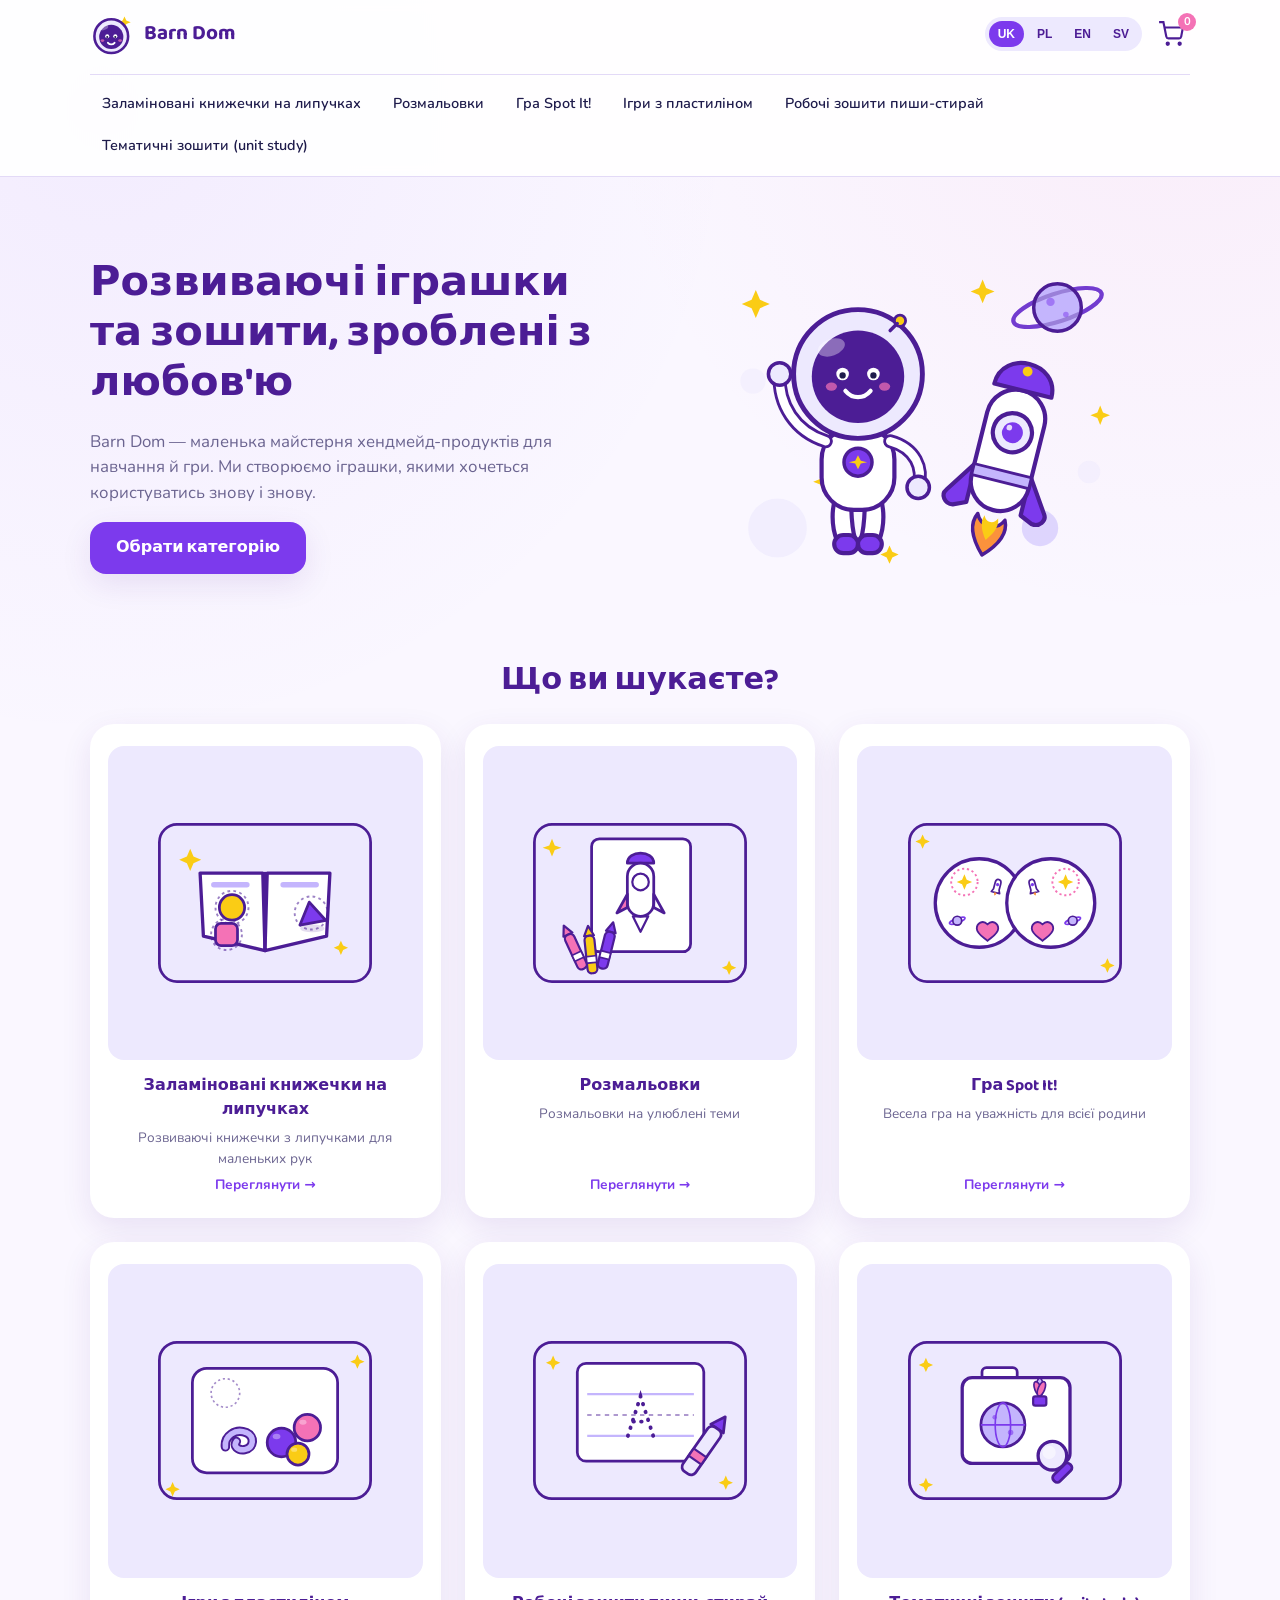
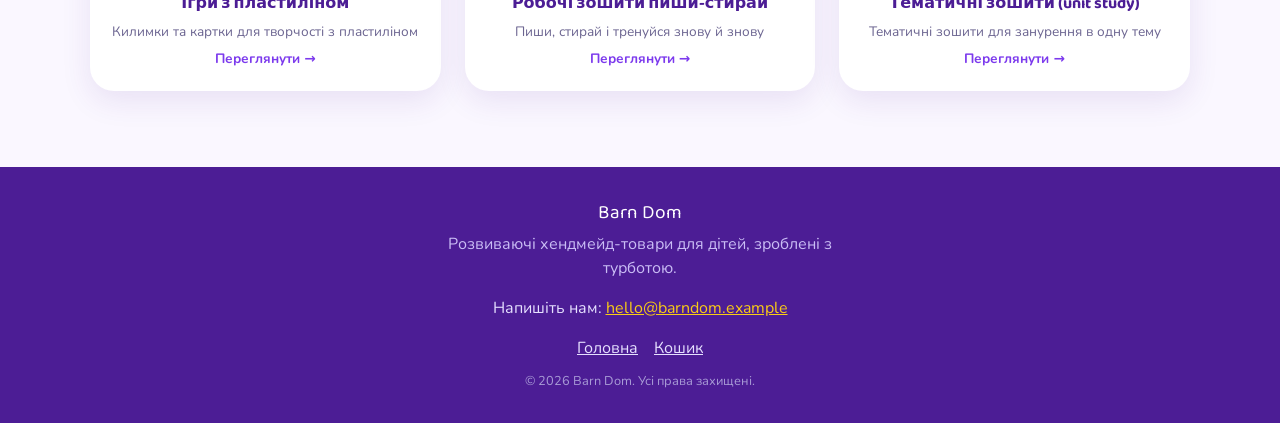
==== index.html @ f645354f "First version of shop site Co-Authored-By: Claude Opus 5 <noreply@anthropic.com>" ====
<!doctype html>
<html lang="uk">
<head>
  <meta charset="UTF-8">
  <meta name="viewport" content="width=device-width, initial-scale=1">
  <title>Barn Dom — розвиваючі іграшки та зошити для дітей</title>
  <meta name="description" content="Barn Dom — хендмейд розвиваючі книжечки на липучках, розмальовки, ігри та тематичні зошити для дітей.">
  <link rel="icon" href="assets/brand/favicon.svg" type="image/svg+xml">
  <link rel="preconnect" href="https://fonts.googleapis.com">
  <link rel="preconnect" href="https://fonts.gstatic.com" crossorigin>
  <link href="https://fonts.googleapis.com/css2?family=Baloo+2:wght@500;600;700;800&family=Nunito:wght@400;600;700;800&display=swap" rel="stylesheet">
  <link rel="stylesheet" href="css/styles.css">
</head>
<body data-page="home">
  <a class="skip-link" href="#bd-page">Skip to content</a>
  <header class="site-header" id="bd-header"></header>
  <main id="bd-page" tabindex="-1"></main>
  <footer class="site-footer" id="bd-footer"></footer>

  <script src="js/config.js"></script>
  <script src="js/i18n.js"></script>
  <script src="js/products.js"></script>
  <script src="js/cart.js"></script>
  <script src="js/app.js"></script>
</body>
</html>
---- css/styles.css ----
/*
 * Barn Dom — styles
 * Mobile-first. Breakpoints: 600px (tablet), 900px (desktop).
 */

:root {
  --color-primary: #7c3aed;
  --color-primary-dark: #6423d1;
  --color-deep-purple: #4c1d95;
  --color-lavender: #ede9fe;
  --color-bg: #faf7ff;
  --color-yellow: #facc15;
  --color-pink: #f472b6;
  --color-ink: #1e1b4b;
  --color-muted: #6b6490;
  --color-white: #ffffff;
  --color-border: #e3daf7;
  --color-danger: #d1315b;

  --radius-lg: 24px;
  --radius-md: 16px;
  --radius-sm: 10px;
  --shadow-soft: 0 10px 30px rgba(76, 29, 149, 0.1);
  --shadow-lift: 0 16px 40px rgba(76, 29, 149, 0.18);

  --font-heading: "Baloo 2", "Comic Sans MS", system-ui, sans-serif;
  --font-body: "Nunito", system-ui, -apple-system, "Segoe UI", sans-serif;

  --container-width: 1140px;
  color-scheme: light;
}

* {
  box-sizing: border-box;
}

html,
body {
  margin: 0;
  padding: 0;
}

body {
  background: var(--color-bg);
  color: var(--color-ink);
  font-family: var(--font-body);
  line-height: 1.5;
  -webkit-font-smoothing: antialiased;
  background-image: radial-gradient(circle at 8% 12%, rgba(124, 58, 237, 0.06) 0, transparent 45%),
    radial-gradient(circle at 92% 4%, rgba(244, 114, 182, 0.08) 0, transparent 40%);
  background-attachment: fixed;
  min-height: 100vh;
  display: flex;
  flex-direction: column;
}

h1,
h2,
h3,
h4 {
  font-family: var(--font-heading);
  color: var(--color-deep-purple);
  line-height: 1.2;
  margin: 0 0 0.5em;
}

h1 {
  font-size: clamp(1.8rem, 4vw, 2.6rem);
}

h2 {
  font-size: clamp(1.4rem, 3vw, 1.9rem);
}

p {
  margin: 0 0 1em;
}

a {
  color: var(--color-primary);
}

img {
  max-width: 100%;
  display: block;
}

.container {
  width: 100%;
  max-width: var(--container-width);
  margin: 0 auto;
  padding-inline: 20px;
}

.visually-hidden {
  position: absolute;
  width: 1px;
  height: 1px;
  padding: 0;
  margin: -1px;
  overflow: hidden;
  clip: rect(0, 0, 0, 0);
  white-space: nowrap;
  border: 0;
}

.skip-link {
  position: absolute;
  left: 12px;
  top: -60px;
  background: var(--color-primary);
  color: #fff;
  padding: 10px 16px;
  border-radius: var(--radius-sm);
  z-index: 1000;
  transition: top 0.2s ease;
}

.skip-link:focus {
  top: 12px;
}

:focus-visible {
  outline: 3px solid var(--color-primary);
  outline-offset: 2px;
  border-radius: 6px;
}

/* ---------- buttons ---------- */

.btn {
  display: inline-flex;
  align-items: center;
  justify-content: center;
  gap: 8px;
  font-family: var(--font-heading);
  font-weight: 600;
  font-size: 1rem;
  border-radius: var(--radius-md);
  padding: 12px 24px;
  border: 2px solid transparent;
  cursor: pointer;
  text-decoration: none;
  transition: transform 0.15s ease, box-shadow 0.15s ease, background 0.15s ease;
}

.btn--primary {
  background: var(--color-primary);
  color: #fff;
  box-shadow: var(--shadow-soft);
}

.btn--primary:hover {
  background: var(--color-primary-dark);
  transform: translateY(-2px);
}

.btn--secondary {
  background: var(--color-lavender);
  color: var(--color-deep-purple);
}

.btn--secondary:hover {
  background: #ded3fb;
  transform: translateY(-2px);
}

.btn--ghost {
  background: transparent;
  color: var(--color-primary);
  border-color: var(--color-primary);
}

.btn--ghost:hover {
  background: var(--color-lavender);
}

.btn--large {
  width: 100%;
  padding: 14px 24px;
  font-size: 1.05rem;
}

@media (min-width: 600px) {
  .btn--large {
    width: auto;
  }
}

/* ---------- header ---------- */

.site-header {
  background: rgba(255, 255, 255, 0.9);
  backdrop-filter: blur(6px);
  position: sticky;
  top: 0;
  z-index: 100;
  border-bottom: 1px solid var(--color-border);
}

.header-inner {
  display: flex;
  align-items: center;
  gap: 12px;
  padding-block: 12px;
  flex-wrap: wrap;
}

.brand {
  display: flex;
  align-items: center;
  gap: 10px;
  text-decoration: none;
  margin-right: auto;
}

.brand__name {
  font-family: var(--font-heading);
  font-weight: 700;
  font-size: 1.3rem;
  color: var(--color-deep-purple);
}

.menu-toggle {
  order: 3;
  background: none;
  border: none;
  padding: 8px;
  cursor: pointer;
  display: flex;
  flex-direction: column;
  gap: 5px;
}

.menu-toggle__bar {
  width: 24px;
  height: 3px;
  background: var(--color-deep-purple);
  border-radius: 2px;
  transition: transform 0.2s ease, opacity 0.2s ease;
}

.menu-toggle.is-open .menu-toggle__bar:nth-child(2) {
  transform: translateY(8px) rotate(45deg);
}
.menu-toggle.is-open .menu-toggle__bar:nth-child(3) {
  opacity: 0;
}
.menu-toggle.is-open .menu-toggle__bar:nth-child(4) {
  transform: translateY(-8px) rotate(-45deg);
}

.main-nav {
  order: 4;
  display: none;
  flex-direction: column;
  width: 100%;
  gap: 4px;
  padding-top: 8px;
}

.main-nav.is-open {
  display: flex;
}

.main-nav__link {
  text-decoration: none;
  color: var(--color-ink);
  font-weight: 600;
  padding: 10px 12px;
  border-radius: var(--radius-sm);
}

.main-nav__link:hover {
  background: var(--color-lavender);
}

.header-actions {
  order: 2;
  display: flex;
  align-items: center;
  gap: 10px;
}

.lang-switcher {
  display: flex;
  gap: 4px;
  background: var(--color-lavender);
  padding: 4px;
  border-radius: 999px;
}

/* Two copies of the language switcher are rendered: one lives in the
   mobile menu, the other in the header-actions row for desktop. Only
   one is ever visible (display:none removes the hidden one from the
   accessibility tree too), so there's no duplicate announcement. */
.lang-switcher--mobile {
  margin-bottom: 10px;
}

.lang-switcher--desktop {
  display: none;
}

.lang-btn {
  border: none;
  background: transparent;
  color: var(--color-deep-purple);
  font-weight: 700;
  font-size: 0.75rem;
  padding: 6px 9px;
  border-radius: 999px;
  cursor: pointer;
}

.lang-btn.is-active {
  background: var(--color-primary);
  color: #fff;
}

.cart-link {
  position: relative;
  display: inline-flex;
  color: var(--color-deep-purple);
  padding: 6px;
}

.cart-count {
  position: absolute;
  top: -2px;
  right: -6px;
  background: var(--color-pink);
  color: #fff;
  font-size: 0.7rem;
  font-weight: 700;
  min-width: 18px;
  height: 18px;
  border-radius: 999px;
  display: flex;
  align-items: center;
  justify-content: center;
  padding: 0 4px;
}

@media (min-width: 900px) {
  .menu-toggle {
    display: none;
  }
  .lang-switcher--mobile {
    display: none;
  }
  .lang-switcher--desktop {
    display: flex;
  }
  .main-nav {
    display: flex;
    flex-direction: row;
    flex-wrap: wrap;
    order: 4;
    width: 100%;
    flex-basis: 100%;
    padding-top: 10px;
    margin-top: 6px;
    border-top: 1px solid var(--color-border);
    gap: 4px 8px;
  }
  .main-nav__link {
    white-space: nowrap;
    font-size: 0.9rem;
    padding: 8px 12px;
  }
  .header-actions {
    order: 2;
  }
}

/* ---------- footer ---------- */

.site-footer {
  margin-top: auto;
  background: var(--color-deep-purple);
  color: #e6e0ff;
  padding-block: 32px;
}

.footer-inner {
  text-align: center;
}

.footer__brand {
  font-family: var(--font-heading);
  font-size: 1.2rem;
  color: #fff;
  margin-bottom: 4px;
}

.footer__tagline {
  color: #cabdf5;
  max-width: 40ch;
  margin-inline: auto;
}

.footer__contact a {
  color: var(--color-yellow);
}

.footer__links {
  display: flex;
  justify-content: center;
  gap: 16px;
  margin-bottom: 12px;
}

.footer__links a {
  color: #e6e0ff;
}

.footer__rights {
  font-size: 0.8rem;
  color: #a89bd6;
  margin-bottom: 0;
}

/* ---------- main content spacing ---------- */

#bd-page {
  flex: 1;
  padding-block: 32px 60px;
}

/* ---------- hero / home ---------- */

.hero {
  display: flex;
  flex-direction: column-reverse;
  align-items: center;
  gap: 24px;
  text-align: center;
  padding-block: 8px 40px;
}

.hero__text h1 {
  position: relative;
}

.hero__text p {
  color: var(--color-muted);
  font-size: 1.05rem;
}

.hero__image img {
  width: min(320px, 70vw);
  height: auto;
  margin-inline: auto;
}

@media (min-width: 900px) {
  .hero {
    flex-direction: row;
    text-align: left;
    padding-block: 32px 56px;
  }
  .hero__text {
    flex: 1;
  }
  .hero__image {
    flex: 1;
  }
  .hero__image img {
    width: min(420px, 100%);
  }
}

.types-section {
  padding-block: 16px;
}

.types-section h2 {
  text-align: center;
  margin-bottom: 24px;
}

.type-grid {
  display: grid;
  grid-template-columns: repeat(2, minmax(0, 1fr));
  gap: 16px;
}

@media (min-width: 600px) {
  .type-grid {
    grid-template-columns: repeat(3, minmax(0, 1fr));
    gap: 20px;
  }
}

@media (min-width: 900px) {
  .type-grid {
    grid-template-columns: repeat(3, minmax(0, 1fr));
    gap: 24px;
  }
}

.type-card {
  background: #fff;
  border-radius: var(--radius-lg);
  padding: 20px 16px;
  text-align: center;
  text-decoration: none;
  color: var(--color-ink);
  box-shadow: var(--shadow-soft);
  display: flex;
  flex-direction: column;
  align-items: center;
  gap: 6px;
  min-width: 0;
  transition: transform 0.18s ease, box-shadow 0.18s ease;
  border: 2px solid transparent;
}

.type-card:hover,
.type-card:focus-visible {
  transform: translateY(-4px);
  box-shadow: var(--shadow-lift);
  border-color: var(--color-lavender);
}

.type-card__image {
  width: 100%;
  aspect-ratio: 1 / 1;
  display: flex;
  align-items: center;
  justify-content: center;
  background: var(--color-lavender);
  border-radius: var(--radius-md);
  overflow: hidden;
  margin-bottom: 8px;
}

.type-card__image img {
  width: 70%;
  height: 70%;
  object-fit: contain;
}

.type-card__name {
  font-family: var(--font-heading);
  font-weight: 700;
  color: var(--color-deep-purple);
  font-size: 1rem;
  overflow-wrap: break-word;
  word-break: break-word;
}

.type-card__tagline {
  color: var(--color-muted);
  font-size: 0.85rem;
  display: none;
}

.type-card__cta {
  color: var(--color-primary);
  font-weight: 700;
  font-size: 0.85rem;
  margin-top: auto;
}

@media (min-width: 600px) {
  .type-card__tagline {
    display: block;
  }
}

/* ---------- catalog ---------- */

.catalog {
  padding-block: 8px;
}

.back-link {
  display: inline-block;
  text-decoration: none;
  color: var(--color-muted);
  font-weight: 600;
  margin-bottom: 12px;
}

.catalog__count {
  color: var(--color-muted);
  font-weight: 600;
}

.catalog__empty {
  background: #fff;
  border-radius: var(--radius-md);
  padding: 24px;
  text-align: center;
  color: var(--color-muted);
  box-shadow: var(--shadow-soft);
}

.filters {
  margin-bottom: 16px;
}

.filters__toggle {
  display: inline-flex;
  align-items: center;
  gap: 6px;
  background: var(--color-lavender);
  color: var(--color-deep-purple);
  border: none;
  font-weight: 700;
  font-family: var(--font-heading);
  padding: 10px 18px;
  border-radius: 999px;
  cursor: pointer;
  margin-bottom: 12px;
}

.filters__panel {
  display: none;
  flex-direction: column;
  gap: 16px;
  background: #fff;
  border-radius: var(--radius-md);
  padding: 16px;
  box-shadow: var(--shadow-soft);
}

.filters__panel.is-open {
  display: flex;
}

.filter-group__title {
  font-size: 1rem;
  margin-bottom: 8px;
  color: var(--color-deep-purple);
}

.chip-row {
  display: flex;
  flex-wrap: wrap;
  gap: 8px;
}

/* Categories used to be a horizontally-scrolling strip that hid most
   chips off-screen. They now wrap like the age chips, on every
   breakpoint, so all categories stay visible without side-scrolling. */
.chip-row--scroll {
  flex-wrap: wrap;
}

.chip {
  border: 2px solid var(--color-border);
  background: #fff;
  color: var(--color-ink);
  padding: 7px 14px;
  border-radius: 999px;
  font-size: 0.85rem;
  font-weight: 600;
  cursor: pointer;
  white-space: nowrap;
  flex-shrink: 0;
  transition: background 0.15s ease, border-color 0.15s ease, color 0.15s ease;
}

.chip:hover {
  border-color: var(--color-primary);
}

.chip.is-active {
  background: var(--color-primary);
  border-color: var(--color-primary);
  color: #fff;
}

@media (min-width: 900px) {
  .filters__panel {
    display: flex;
  }
  .filters__toggle {
    display: none;
  }
}

.product-grid {
  display: grid;
  grid-template-columns: repeat(2, minmax(0, 1fr));
  gap: 16px;
}

@media (min-width: 600px) {
  .product-grid {
    grid-template-columns: repeat(3, minmax(0, 1fr));
    gap: 20px;
  }
}

@media (min-width: 900px) {
  .product-grid {
    grid-template-columns: repeat(4, minmax(0, 1fr));
    gap: 24px;
  }
}

.product-card {
  background: #fff;
  border-radius: var(--radius-lg);
  padding: 14px;
  box-shadow: var(--shadow-soft);
  display: flex;
  flex-direction: column;
  min-width: 0;
  transition: transform 0.18s ease, box-shadow 0.18s ease;
}

.product-card:hover {
  transform: translateY(-4px);
  box-shadow: var(--shadow-lift);
}

.product-card__image {
  display: block;
  aspect-ratio: 1 / 1;
  background: var(--color-lavender);
  border-radius: var(--radius-md);
  overflow: hidden;
  margin-bottom: 10px;
}

.product-card__image img {
  width: 100%;
  height: 100%;
  object-fit: contain;
}

.product-card__name {
  font-size: 1rem;
  margin-bottom: 4px;
  overflow-wrap: break-word;
  word-break: break-word;
}

.product-card__name a {
  text-decoration: none;
  color: var(--color-deep-purple);
}

.product-card__desc {
  color: var(--color-muted);
  font-size: 0.85rem;
  flex: 1;
}

.product-card__price {
  font-family: var(--font-heading);
  font-weight: 700;
  color: var(--color-primary);
  font-size: 1.1rem;
  margin-bottom: 10px;
}

.product-card__cta {
  text-align: center;
}

/* ---------- product page ---------- */

.product-page {
  display: flex;
  flex-direction: column;
  gap: 24px;
}

.product-page__media img {
  width: 100%;
  max-width: 420px;
  aspect-ratio: 1 / 1;
  object-fit: contain;
  background: var(--color-lavender);
  border-radius: var(--radius-lg);
  margin-inline: auto;
  padding: 20px;
}

.product-page__price {
  font-family: var(--font-heading);
  font-size: 1.5rem;
  color: var(--color-primary);
  font-weight: 700;
}

.product-page__desc {
  color: var(--color-ink);
}

@media (min-width: 900px) {
  .product-page {
    flex-direction: row;
    align-items: flex-start;
  }
  .product-page__media {
    flex: 1;
    position: sticky;
    top: 100px;
  }
  .product-page__info {
    flex: 1;
  }
}

.not-found {
  text-align: center;
  padding-block: 60px;
}

/* ---------- forms ---------- */

.form-field {
  margin-bottom: 18px;
}

.form-field label,
.form-field legend {
  display: block;
  font-weight: 700;
  color: var(--color-deep-purple);
  margin-bottom: 6px;
  font-family: var(--font-heading);
}

.form-field input[type="text"],
.form-field input[type="email"],
.form-field input[type="tel"],
.form-field input[type="number"],
.form-field textarea,
.form-field select {
  width: 100%;
  padding: 11px 14px;
  border-radius: var(--radius-sm);
  border: 2px solid var(--color-border);
  font-family: var(--font-body);
  font-size: 1rem;
  background: #fff;
  color: var(--color-ink);
}

.form-field input:focus,
.form-field textarea:focus,
.form-field select:focus {
  border-color: var(--color-primary);
}

.form-error {
  color: var(--color-danger);
  font-size: 0.85rem;
  margin: 6px 0 0;
}

fieldset.form-field {
  border: none;
  padding: 0;
  margin: 0 0 18px;
}

.radio-pill-row {
  display: flex;
  flex-wrap: wrap;
  gap: 8px;
}

.radio-pill {
  border: 2px solid var(--color-border);
  border-radius: 999px;
  padding: 8px 16px;
  cursor: pointer;
  font-weight: 600;
  font-size: 0.9rem;
  position: relative;
}

.radio-pill input {
  position: absolute;
  opacity: 0;
}

.radio-pill:has(input:checked) {
  background: var(--color-primary);
  border-color: var(--color-primary);
  color: #fff;
}

.radio-pill:has(input:focus-visible) {
  outline: 3px solid var(--color-primary);
  outline-offset: 2px;
}

.checkbox-field {
  display: flex;
  align-items: flex-start;
  gap: 10px;
  font-weight: 600;
  cursor: pointer;
}

.checkbox-field input {
  margin-top: 4px;
  width: 20px;
  height: 20px;
  flex-shrink: 0;
}

.quantity-stepper {
  display: inline-flex;
  align-items: center;
  border: 2px solid var(--color-border);
  border-radius: 999px;
  overflow: hidden;
  width: fit-content;
}

.quantity-stepper button {
  border: none;
  background: var(--color-lavender);
  color: var(--color-deep-purple);
  width: 36px;
  height: 36px;
  font-size: 1.1rem;
  cursor: pointer;
}

.quantity-stepper input {
  width: 44px;
  border: none;
  text-align: center;
  font-size: 1rem;
  font-family: var(--font-body);
  -moz-appearance: textfield;
}

.quantity-stepper input::-webkit-outer-spin-button,
.quantity-stepper input::-webkit-inner-spin-button {
  -webkit-appearance: none;
  margin: 0;
}

/* ---------- cart page ---------- */

.cart-page h1 {
  margin-bottom: 20px;
}

.cart-empty {
  background: #fff;
  border-radius: var(--radius-md);
  padding: 40px 20px;
  text-align: center;
  box-shadow: var(--shadow-soft);
}

.cart-lines {
  list-style: none;
  margin: 0 0 20px;
  padding: 0;
  display: flex;
  flex-direction: column;
  gap: 12px;
}

.cart-line {
  background: #fff;
  border-radius: var(--radius-md);
  box-shadow: var(--shadow-soft);
  padding: 12px;
  display: grid;
  grid-template-columns: 70px 1fr;
  gap: 12px;
  align-items: center;
  position: relative;
}

.cart-line__image {
  width: 70px;
  height: 70px;
  object-fit: contain;
  background: var(--color-lavender);
  border-radius: var(--radius-sm);
  padding: 6px;
}

.cart-line__info {
  min-width: 0;
}

.cart-line__name {
  font-weight: 700;
  color: var(--color-deep-purple);
  margin-bottom: 2px;
}

.cart-line__meta {
  color: var(--color-muted);
  font-size: 0.85rem;
  margin-bottom: 2px;
}

.cart-line__price {
  color: var(--color-primary);
  font-weight: 700;
  margin-bottom: 0;
}

.cart-line__qty {
  grid-column: 2;
}

.cart-line__remove {
  grid-column: 2;
  justify-self: start;
  border: none;
  background: none;
  color: var(--color-danger);
  font-size: 1.4rem;
  line-height: 1;
  cursor: pointer;
  padding: 4px 8px;
}

@media (min-width: 600px) {
  .cart-line {
    grid-template-columns: 70px 1fr auto auto;
  }
  .cart-line__qty,
  .cart-line__remove {
    grid-column: auto;
  }
}

.cart-summary {
  background: #fff;
  border-radius: var(--radius-md);
  box-shadow: var(--shadow-soft);
  padding: 16px 20px;
  margin-bottom: 32px;
  max-width: 360px;
  margin-left: auto;
}

.cart-summary__row {
  display: flex;
  justify-content: space-between;
  padding-block: 6px;
  color: var(--color-muted);
}

.cart-summary__row--total {
  color: var(--color-ink);
  font-weight: 700;
  font-size: 1.15rem;
  border-top: 1px solid var(--color-border);
  margin-top: 4px;
  padding-top: 10px;
}

.order-section {
  background: #fff;
  border-radius: var(--radius-lg);
  padding: 24px;
  box-shadow: var(--shadow-soft);
}

.order-confirmation {
  background: var(--color-lavender);
  border-radius: var(--radius-md);
  padding: 20px;
  text-align: center;
}

.order-confirmation h3 {
  color: var(--color-deep-purple);
}

/* ---------- toast ---------- */

.bd-toast {
  position: fixed;
  left: 50%;
  bottom: 24px;
  transform: translate(-50%, 20px);
  background: var(--color-deep-purple);
  color: #fff;
  padding: 14px 22px;
  border-radius: 999px;
  box-shadow: var(--shadow-lift);
  font-weight: 700;
  opacity: 0;
  transition: opacity 0.25s ease, transform 0.25s ease;
  z-index: 1000;
  max-width: 90vw;
  text-align: center;
}

.bd-toast.show {
  opacity: 1;
  transform: translate(-50%, 0);
}

/* ---------- dark mode ---------- */
@media (prefers-color-scheme: dark) {
  :root:not([data-theme="light"]) {
    color-scheme: dark;
  }
}
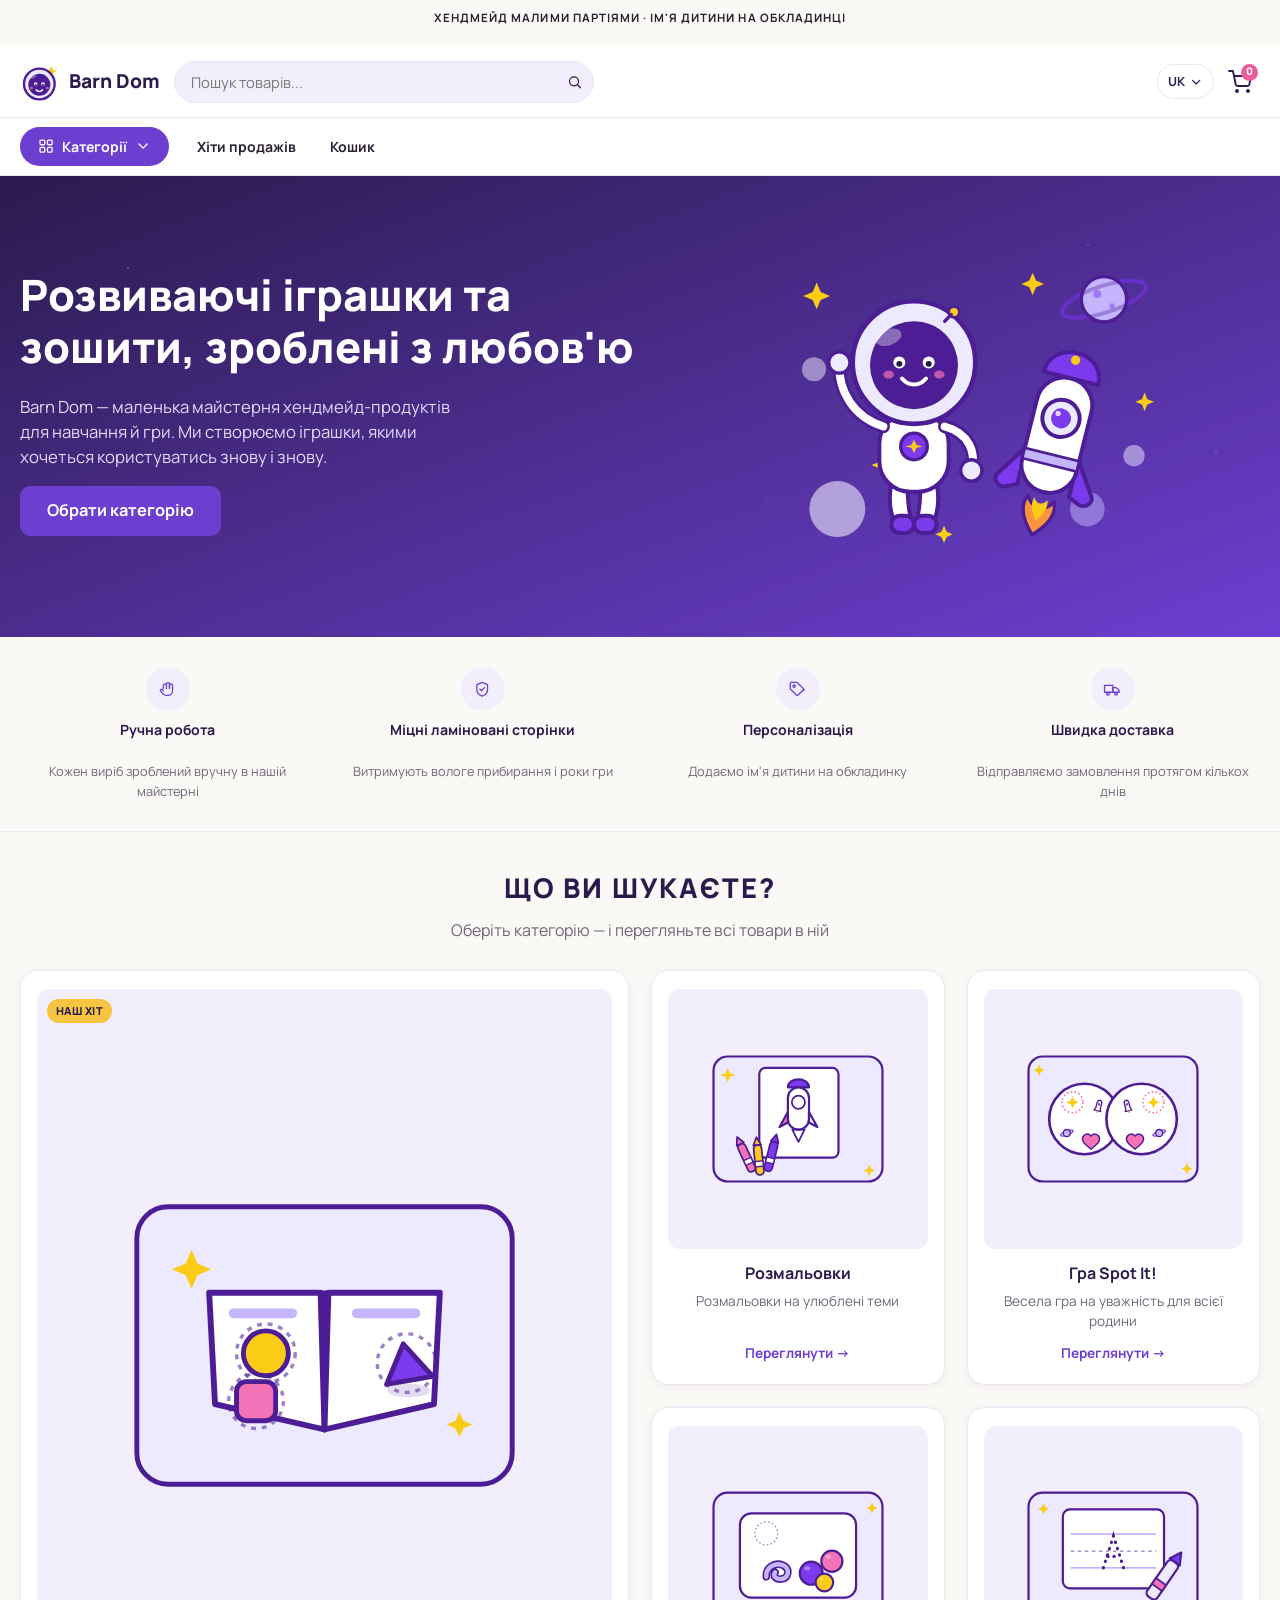
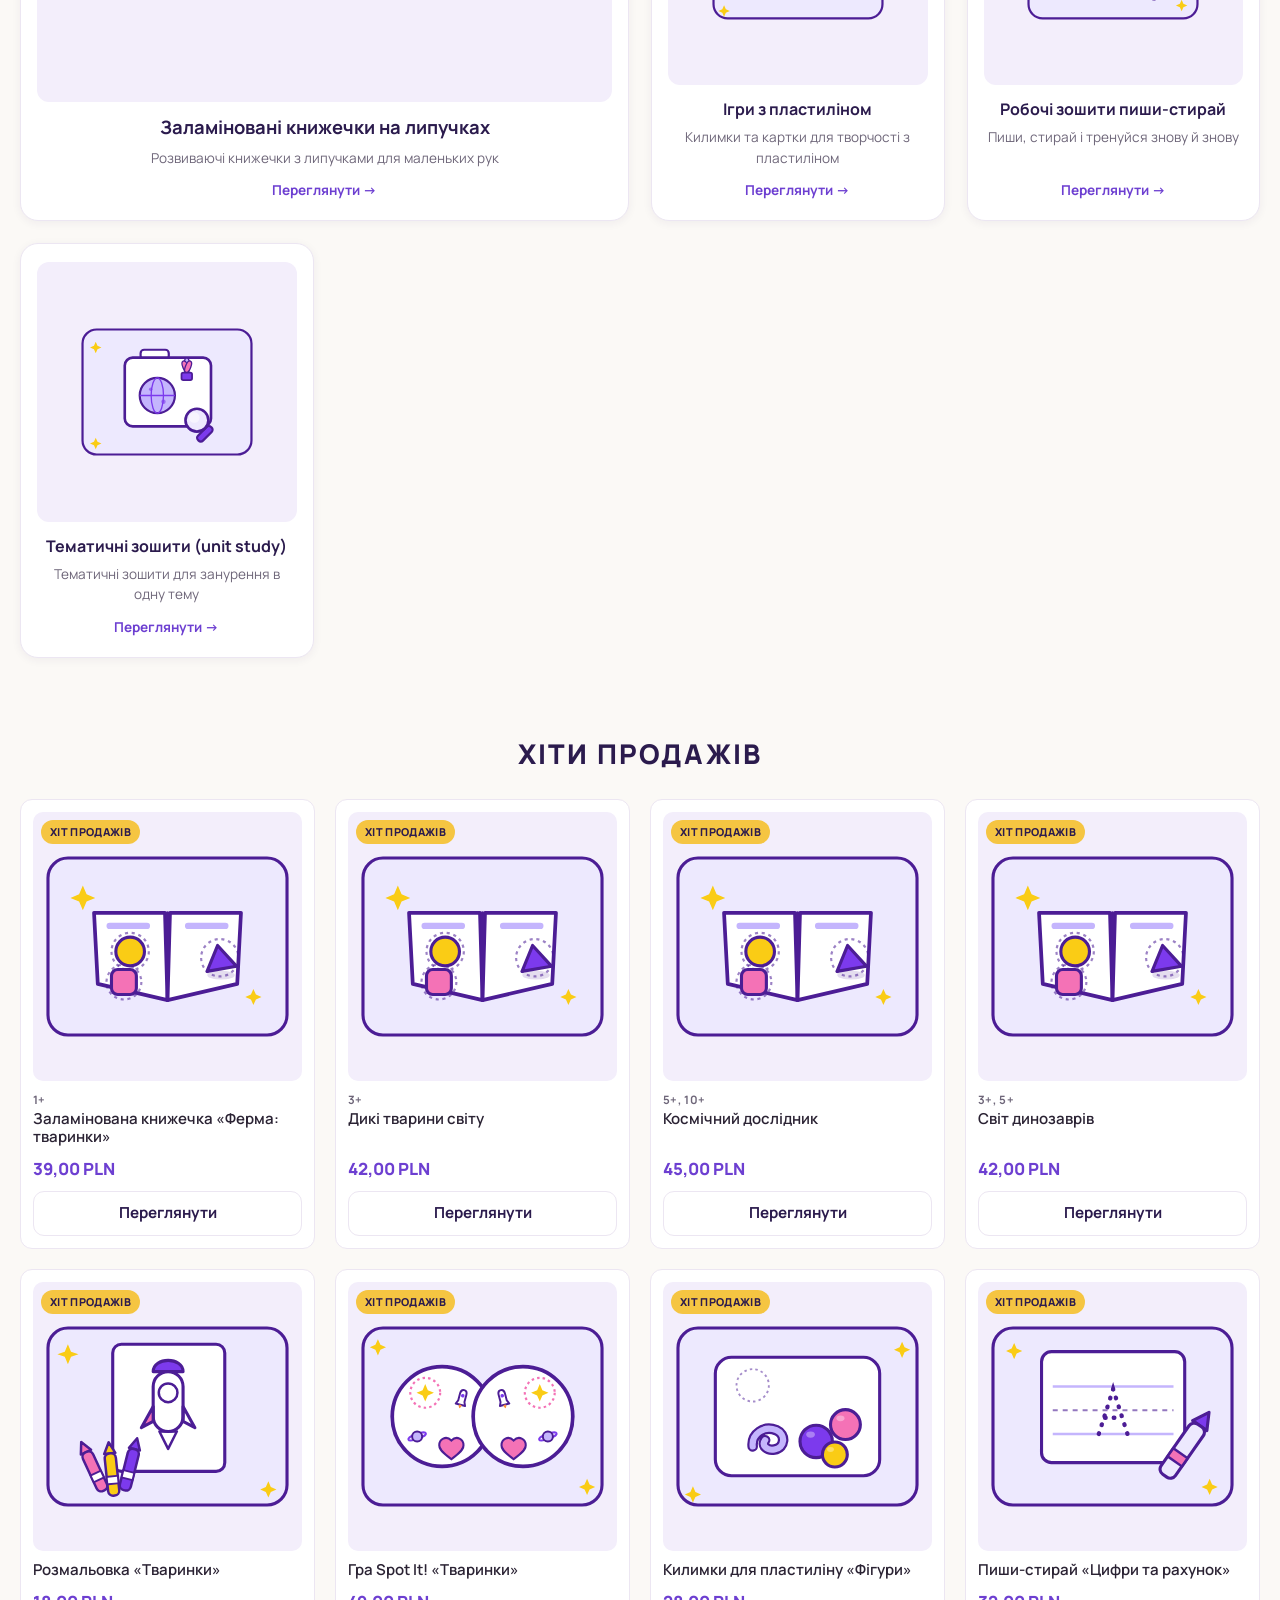
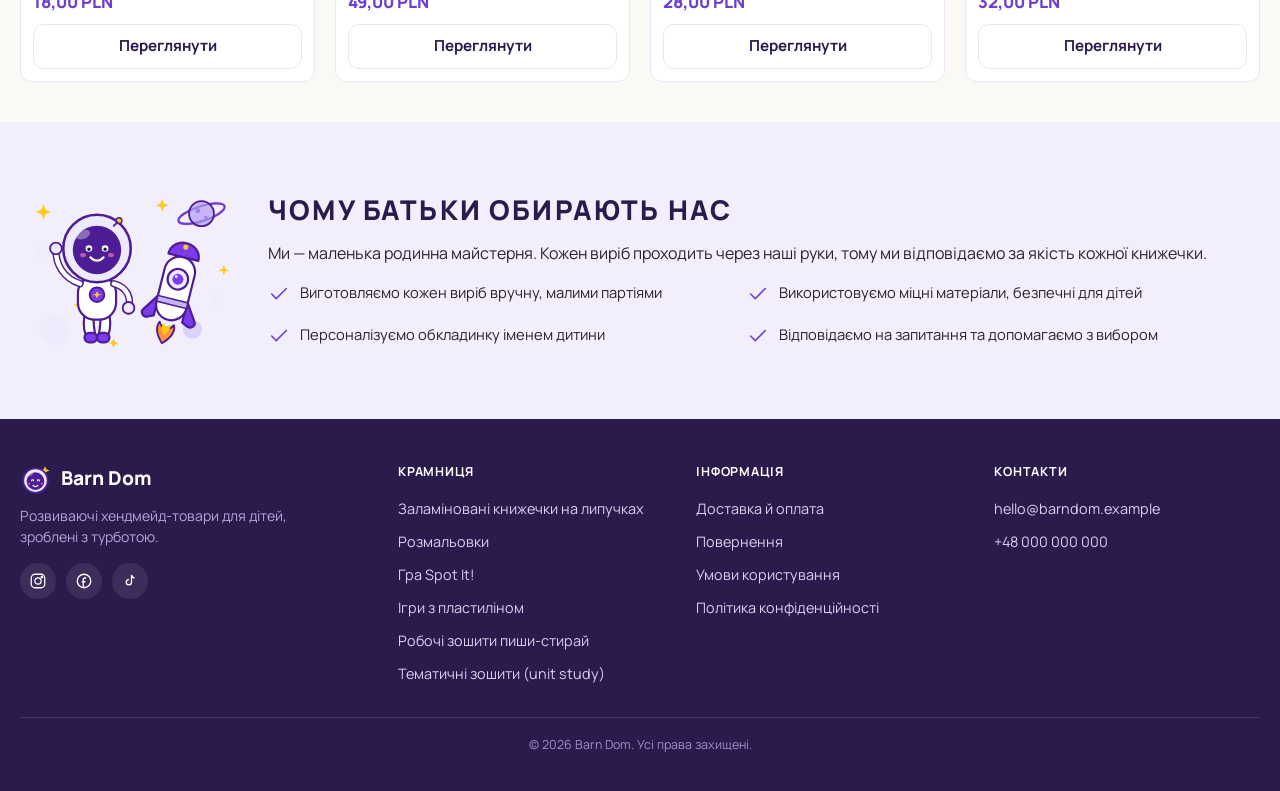
==== commit f42916b0: "Redesign shop based on reference stores Co-Authored-By: Claude Opus 5 <noreply@anthropic.com>" ====
--- a/index.html
+++ b/index.html
@@ -8,11 +8,12 @@
   <link rel="icon" href="assets/brand/favicon.svg" type="image/svg+xml">
   <link rel="preconnect" href="https://fonts.googleapis.com">
   <link rel="preconnect" href="https://fonts.gstatic.com" crossorigin>
-  <link href="https://fonts.googleapis.com/css2?family=Baloo+2:wght@500;600;700;800&family=Nunito:wght@400;600;700;800&display=swap" rel="stylesheet">
+  <link href="https://fonts.googleapis.com/css2?family=Manrope:wght@400;500;600;700;800&display=swap" rel="stylesheet">
   <link rel="stylesheet" href="css/styles.css">
 </head>
 <body data-page="home">
   <a class="skip-link" href="#bd-page">Skip to content</a>
+  <div id="bd-announcement"></div>
   <header class="site-header" id="bd-header"></header>
   <main id="bd-page" tabindex="-1"></main>
   <footer class="site-footer" id="bd-footer"></footer>
--- a/css/styles.css
+++ b/css/styles.css
@@ -1,32 +1,39 @@
 /*
  * Barn Dom — styles
- * Mobile-first. Breakpoints: 600px (tablet), 900px (desktop).
+ * --------------------------------
+ * Mobile-first. Breakpoints used throughout: 560px, 768px, 900px, 1200px.
+ * Palette, type and component rules follow the shop's design system —
+ * see the CSS variables below for the single source of truth on color.
  */
 
 :root {
-  --color-primary: #7c3aed;
-  --color-primary-dark: #6423d1;
-  --color-deep-purple: #4c1d95;
-  --color-lavender: #ede9fe;
-  --color-bg: #faf7ff;
-  --color-yellow: #facc15;
-  --color-pink: #f472b6;
-  --color-ink: #1e1b4b;
-  --color-muted: #6b6490;
+  /* ---- color ---- */
+  --color-bg: #fbf9f6;
+  --color-surface: #ffffff;
+  --color-ink: #2a2233;
+  --color-muted: #6e6679;
+  --color-border: #ece6f2;
+  --color-primary: #6d3fd1;
+  --color-primary-dark: #5a2fb8;
+  --color-deep-purple: #2b1b4d;
+  --color-lavender: #f3eefb;
+  --color-yellow: #f5c542;
+  --color-pink: #e85d9a;
+  --color-danger: #c8305a;
   --color-white: #ffffff;
-  --color-border: #e3daf7;
-  --color-danger: #d1315b;
-
-  --radius-lg: 24px;
-  --radius-md: 16px;
+
+  /* ---- shape & shadow ---- */
+  --radius-lg: 18px;
+  --radius-md: 12px;
   --radius-sm: 10px;
-  --shadow-soft: 0 10px 30px rgba(76, 29, 149, 0.1);
-  --shadow-lift: 0 16px 40px rgba(76, 29, 149, 0.18);
-
-  --font-heading: "Baloo 2", "Comic Sans MS", system-ui, sans-serif;
-  --font-body: "Nunito", system-ui, -apple-system, "Segoe UI", sans-serif;
-
-  --container-width: 1140px;
+  --shadow-soft: 0 2px 10px rgba(43, 27, 77, 0.06);
+  --shadow-lift: 0 14px 32px rgba(43, 27, 77, 0.14);
+
+  /* ---- type ---- */
+  --font-body: "Manrope", system-ui, -apple-system, "Segoe UI", sans-serif;
+  --font-heading: "Manrope", system-ui, -apple-system, "Segoe UI", sans-serif;
+
+  --container-width: 1280px;
   color-scheme: light;
 }
 
@@ -38,6 +45,21 @@
 body {
   margin: 0;
   padding: 0;
+}
+
+html {
+  scroll-behavior: smooth;
+}
+
+@media (prefers-reduced-motion: reduce) {
+  html {
+    scroll-behavior: auto;
+  }
+  * {
+    animation-duration: 0.001ms !important;
+    animation-iteration-count: 1 !important;
+    transition-duration: 0.001ms !important;
+  }
 }
 
 body {
@@ -46,9 +68,6 @@
   font-family: var(--font-body);
   line-height: 1.5;
   -webkit-font-smoothing: antialiased;
-  background-image: radial-gradient(circle at 8% 12%, rgba(124, 58, 237, 0.06) 0, transparent 45%),
-    radial-gradient(circle at 92% 4%, rgba(244, 114, 182, 0.08) 0, transparent 40%);
-  background-attachment: fixed;
   min-height: 100vh;
   display: flex;
   flex-direction: column;
@@ -59,17 +78,22 @@
 h3,
 h4 {
   font-family: var(--font-heading);
+  font-weight: 800;
   color: var(--color-deep-purple);
   line-height: 1.2;
   margin: 0 0 0.5em;
 }
 
 h1 {
-  font-size: clamp(1.8rem, 4vw, 2.6rem);
+  font-size: clamp(1.8rem, 4vw, 2.7rem);
 }
 
 h2 {
   font-size: clamp(1.4rem, 3vw, 1.9rem);
+}
+
+h3 {
+  font-size: 1.1rem;
 }
 
 p {
@@ -83,6 +107,10 @@
 img {
   max-width: 100%;
   display: block;
+}
+
+button {
+  font-family: inherit;
 }
 
 .container {
@@ -126,6 +154,32 @@
   border-radius: 6px;
 }
 
+/* Section heading convention: uppercase, letter-spaced. Product names and
+   body copy stay in normal case (set explicitly where needed). */
+.section-title {
+  text-transform: uppercase;
+  letter-spacing: 0.08em;
+  font-size: clamp(1.3rem, 2.6vw, 1.7rem);
+}
+
+.section-title--center {
+  text-align: center;
+}
+
+.section-lede {
+  color: var(--color-muted);
+  max-width: 60ch;
+}
+
+.section-lede--center {
+  text-align: center;
+  margin-inline: auto;
+}
+
+.section {
+  padding-block: 40px;
+}
+
 /* ---------- buttons ---------- */
 
 .btn {
@@ -134,35 +188,35 @@
   justify-content: center;
   gap: 8px;
   font-family: var(--font-heading);
-  font-weight: 600;
-  font-size: 1rem;
-  border-radius: var(--radius-md);
-  padding: 12px 24px;
-  border: 2px solid transparent;
+  font-weight: 700;
+  font-size: 0.95rem;
+  border-radius: 11px;
+  padding: 13px 26px;
+  border: 1.5px solid transparent;
   cursor: pointer;
   text-decoration: none;
-  transition: transform 0.15s ease, box-shadow 0.15s ease, background 0.15s ease;
+  transition: transform 0.15s ease, box-shadow 0.15s ease, background 0.15s ease, border-color 0.15s ease;
+  line-height: 1.1;
 }
 
 .btn--primary {
   background: var(--color-primary);
   color: #fff;
-  box-shadow: var(--shadow-soft);
 }
 
 .btn--primary:hover {
   background: var(--color-primary-dark);
-  transform: translateY(-2px);
 }
 
 .btn--secondary {
-  background: var(--color-lavender);
+  background: var(--color-surface);
   color: var(--color-deep-purple);
+  border-color: var(--color-border);
 }
 
 .btn--secondary:hover {
-  background: #ded3fb;
-  transform: translateY(-2px);
+  border-color: var(--color-primary);
+  color: var(--color-primary);
 }
 
 .btn--ghost {
@@ -175,54 +229,255 @@
   background: var(--color-lavender);
 }
 
+.btn--dark {
+  background: var(--color-deep-purple);
+  color: #fff;
+}
+
+.btn--dark:hover {
+  background: #201439;
+}
+
 .btn--large {
   width: 100%;
-  padding: 14px 24px;
-  font-size: 1.05rem;
-}
-
-@media (min-width: 600px) {
+  padding: 15px 26px;
+  font-size: 1.02rem;
+}
+
+.btn--small {
+  padding: 8px 16px;
+  font-size: 0.85rem;
+  border-radius: 9px;
+}
+
+.btn:disabled {
+  opacity: 0.5;
+  cursor: not-allowed;
+}
+
+@media (min-width: 560px) {
   .btn--large {
     width: auto;
   }
 }
 
+.icon {
+  width: 1.15em;
+  height: 1.15em;
+  flex-shrink: 0;
+}
+
+/* ---------- announcement bar ---------- */
+
+.announcement-bar {
+  background: var(--color-deep-purple);
+  color: #fff;
+}
+
+.announcement-bar__inner {
+  padding-block: 9px;
+  text-align: center;
+  font-size: 0.72rem;
+  font-weight: 700;
+  text-transform: uppercase;
+  letter-spacing: 0.09em;
+}
+
 /* ---------- header ---------- */
 
 .site-header {
-  background: rgba(255, 255, 255, 0.9);
-  backdrop-filter: blur(6px);
+  background: var(--color-surface);
   position: sticky;
   top: 0;
   z-index: 100;
   border-bottom: 1px solid var(--color-border);
 }
 
-.header-inner {
-  display: flex;
-  align-items: center;
-  gap: 12px;
-  padding-block: 12px;
-  flex-wrap: wrap;
+.header-row {
+  display: flex;
+  align-items: center;
+  gap: 14px;
+  padding-block: 14px;
 }
 
 .brand {
   display: flex;
   align-items: center;
-  gap: 10px;
+  gap: 9px;
   text-decoration: none;
-  margin-right: auto;
+  flex-shrink: 0;
 }
 
 .brand__name {
   font-family: var(--font-heading);
-  font-weight: 700;
-  font-size: 1.3rem;
+  font-weight: 800;
+  font-size: 1.2rem;
   color: var(--color-deep-purple);
 }
 
+.header-search {
+  display: none;
+}
+
+.header-search-form {
+  position: relative;
+  width: 100%;
+}
+
+.header-search-form input[type="search"] {
+  width: 100%;
+  padding: 10px 42px 10px 16px;
+  border-radius: 999px;
+  border: 1.5px solid var(--color-border);
+  background: var(--color-lavender);
+  font-family: var(--font-body);
+  font-size: 0.92rem;
+  color: var(--color-ink);
+}
+
+.header-search-form input[type="search"]:focus {
+  border-color: var(--color-primary);
+  background: #fff;
+}
+
+.header-search-form button {
+  position: absolute;
+  right: 4px;
+  top: 50%;
+  transform: translateY(-50%);
+  border: none;
+  background: none;
+  color: var(--color-deep-purple);
+  padding: 8px;
+  cursor: pointer;
+  display: flex;
+}
+
+.header-search-mobile-wrap {
+  padding-bottom: 12px;
+}
+
+.header-actions {
+  display: flex;
+  align-items: center;
+  gap: 6px;
+  margin-left: auto;
+  flex-shrink: 0;
+}
+
+.lang-dropdown {
+  position: relative;
+}
+
+.lang-dropdown__toggle {
+  display: inline-flex;
+  align-items: center;
+  gap: 4px;
+  border: 1.5px solid var(--color-border);
+  background: #fff;
+  color: var(--color-deep-purple);
+  font-weight: 700;
+  font-size: 0.78rem;
+  padding: 8px 10px;
+  border-radius: 999px;
+  cursor: pointer;
+}
+
+.lang-dropdown__toggle:hover {
+  border-color: var(--color-primary);
+}
+
+.lang-dropdown__panel {
+  display: none;
+  position: absolute;
+  right: 0;
+  top: calc(100% + 6px);
+  background: #fff;
+  border: 1px solid var(--color-border);
+  border-radius: var(--radius-md);
+  box-shadow: var(--shadow-lift);
+  padding: 6px;
+  min-width: 140px;
+  z-index: 50;
+}
+
+.lang-dropdown.is-open .lang-dropdown__panel {
+  display: block;
+}
+
+.lang-dropdown__option {
+  display: flex;
+  align-items: center;
+  gap: 8px;
+  width: 100%;
+  border: none;
+  background: none;
+  text-align: left;
+  padding: 8px 10px;
+  border-radius: var(--radius-sm);
+  font-size: 0.88rem;
+  font-weight: 600;
+  color: var(--color-ink);
+  cursor: pointer;
+}
+
+.lang-dropdown__option:hover {
+  background: var(--color-lavender);
+}
+
+.lang-dropdown__option.is-active {
+  color: var(--color-primary);
+}
+
+.lang-dropdown__code {
+  font-weight: 800;
+  color: var(--color-primary);
+  width: 2ch;
+}
+
+/* mobile-menu duplicates the language switcher for small screens; only one
+   copy is ever visible so there's no duplicate a11y announcement. */
+.lang-grid {
+  display: flex;
+  flex-wrap: wrap;
+  gap: 8px;
+}
+
+.lang-grid .lang-dropdown__option {
+  border: 1.5px solid var(--color-border);
+  width: auto;
+}
+
+.cart-link {
+  position: relative;
+  display: inline-flex;
+  color: var(--color-deep-purple);
+  padding: 8px;
+  border-radius: 999px;
+}
+
+.cart-link:hover {
+  background: var(--color-lavender);
+}
+
+.cart-count {
+  position: absolute;
+  top: 2px;
+  right: 2px;
+  background: var(--color-pink);
+  color: #fff;
+  font-size: 0.65rem;
+  font-weight: 800;
+  min-width: 17px;
+  height: 17px;
+  border-radius: 999px;
+  display: flex;
+  align-items: center;
+  justify-content: center;
+  padding: 0 3px;
+}
+
 .menu-toggle {
-  order: 3;
   background: none;
   border: none;
   padding: 8px;
@@ -233,144 +488,196 @@
 }
 
 .menu-toggle__bar {
-  width: 24px;
-  height: 3px;
+  width: 22px;
+  height: 2.5px;
   background: var(--color-deep-purple);
   border-radius: 2px;
   transition: transform 0.2s ease, opacity 0.2s ease;
 }
 
+.menu-toggle.is-open .menu-toggle__bar:nth-child(1) {
+  transform: translateY(7.5px) rotate(45deg);
+}
 .menu-toggle.is-open .menu-toggle__bar:nth-child(2) {
-  transform: translateY(8px) rotate(45deg);
+  opacity: 0;
 }
 .menu-toggle.is-open .menu-toggle__bar:nth-child(3) {
-  opacity: 0;
-}
-.menu-toggle.is-open .menu-toggle__bar:nth-child(4) {
-  transform: translateY(-8px) rotate(-45deg);
-}
-
-.main-nav {
-  order: 4;
+  transform: translateY(-7.5px) rotate(-45deg);
+}
+
+/* subnav: categories dropdown + text links (desktop only) */
+
+.subnav {
   display: none;
-  flex-direction: column;
-  width: 100%;
-  gap: 4px;
-  padding-top: 8px;
-}
-
-.main-nav.is-open {
-  display: flex;
-}
-
-.main-nav__link {
+}
+
+.categories-dropdown {
+  position: relative;
+}
+
+.categories-dropdown__toggle {
+  display: inline-flex;
+  align-items: center;
+  gap: 8px;
+  background: var(--color-primary);
+  color: #fff;
+  border: none;
+  font-weight: 700;
+  font-size: 0.88rem;
+  padding: 10px 18px;
+  border-radius: 999px;
+  cursor: pointer;
+}
+
+.categories-dropdown__toggle:hover {
+  background: var(--color-primary-dark);
+}
+
+.categories-dropdown__panel {
+  display: none;
+  position: absolute;
+  left: 0;
+  top: calc(100% + 8px);
+  background: #fff;
+  border: 1px solid var(--color-border);
+  border-radius: var(--radius-md);
+  box-shadow: var(--shadow-lift);
+  padding: 8px;
+  min-width: 260px;
+  z-index: 50;
+}
+
+.categories-dropdown.is-open .categories-dropdown__panel {
+  display: grid;
+  gap: 2px;
+}
+
+.categories-dropdown__link {
+  display: block;
+  padding: 9px 12px;
+  border-radius: var(--radius-sm);
+  color: var(--color-ink);
+  text-decoration: none;
+  font-size: 0.92rem;
+  font-weight: 600;
+}
+
+.categories-dropdown__link:hover {
+  background: var(--color-lavender);
+  color: var(--color-primary);
+}
+
+.subnav__link {
   text-decoration: none;
   color: var(--color-ink);
-  font-weight: 600;
-  padding: 10px 12px;
-  border-radius: var(--radius-sm);
-}
-
-.main-nav__link:hover {
+  font-weight: 700;
+  font-size: 0.88rem;
+  padding: 10px 6px;
+}
+
+.subnav__link:hover {
+  color: var(--color-primary);
+}
+
+/* mobile menu (slide-in panel) */
+
+.mobile-menu-overlay {
+  position: fixed;
+  inset: 0;
+  background: rgba(43, 27, 77, 0.4);
+  z-index: 200;
+  display: none;
+}
+
+.mobile-menu-overlay.is-open {
+  display: block;
+}
+
+.mobile-menu {
+  position: fixed;
+  top: 0;
+  right: 0;
+  bottom: 0;
+  width: min(320px, 88vw);
+  background: #fff;
+  z-index: 201;
+  transform: translateX(100%);
+  transition: transform 0.25s ease;
+  overflow-y: auto;
+  padding: 18px;
+  display: flex;
+  flex-direction: column;
+  gap: 20px;
+}
+
+.mobile-menu-overlay.is-open .mobile-menu {
+  transform: translateX(0);
+}
+
+.mobile-menu__top {
+  display: flex;
+  justify-content: flex-end;
+}
+
+.mobile-menu__close {
+  border: none;
   background: var(--color-lavender);
-}
-
-.header-actions {
-  order: 2;
-  display: flex;
-  align-items: center;
-  gap: 10px;
-}
-
-.lang-switcher {
-  display: flex;
-  gap: 4px;
-  background: var(--color-lavender);
-  padding: 4px;
-  border-radius: 999px;
-}
-
-/* Two copies of the language switcher are rendered: one lives in the
-   mobile menu, the other in the header-actions row for desktop. Only
-   one is ever visible (display:none removes the hidden one from the
-   accessibility tree too), so there's no duplicate announcement. */
-.lang-switcher--mobile {
-  margin-bottom: 10px;
-}
-
-.lang-switcher--desktop {
-  display: none;
-}
-
-.lang-btn {
-  border: none;
-  background: transparent;
   color: var(--color-deep-purple);
-  font-weight: 700;
-  font-size: 0.75rem;
-  padding: 6px 9px;
+  width: 36px;
+  height: 36px;
   border-radius: 999px;
   cursor: pointer;
-}
-
-.lang-btn.is-active {
-  background: var(--color-primary);
-  color: #fff;
-}
-
-.cart-link {
-  position: relative;
-  display: inline-flex;
-  color: var(--color-deep-purple);
-  padding: 6px;
-}
-
-.cart-count {
-  position: absolute;
-  top: -2px;
-  right: -6px;
-  background: var(--color-pink);
-  color: #fff;
-  font-size: 0.7rem;
-  font-weight: 700;
-  min-width: 18px;
-  height: 18px;
-  border-radius: 999px;
-  display: flex;
-  align-items: center;
-  justify-content: center;
-  padding: 0 4px;
+  font-size: 1.1rem;
+  line-height: 1;
+}
+
+.mobile-menu__group-title {
+  text-transform: uppercase;
+  letter-spacing: 0.06em;
+  font-size: 0.75rem;
+  color: var(--color-muted);
+  margin-bottom: 8px;
+  font-weight: 700;
+}
+
+.mobile-menu__links {
+  display: flex;
+  flex-direction: column;
+  gap: 2px;
+}
+
+.mobile-menu__links a {
+  text-decoration: none;
+  color: var(--color-ink);
+  font-weight: 700;
+  padding: 10px 4px;
+  border-bottom: 1px solid var(--color-border);
 }
 
 @media (min-width: 900px) {
   .menu-toggle {
     display: none;
   }
-  .lang-switcher--mobile {
+  .header-search--desktop {
+    display: block;
+    flex: 1;
+    max-width: 420px;
+  }
+  .header-search-mobile-wrap {
     display: none;
   }
-  .lang-switcher--desktop {
+  .subnav {
     display: flex;
-  }
-  .main-nav {
-    display: flex;
-    flex-direction: row;
-    flex-wrap: wrap;
-    order: 4;
-    width: 100%;
-    flex-basis: 100%;
-    padding-top: 10px;
-    margin-top: 6px;
+    align-items: center;
+    gap: 22px;
     border-top: 1px solid var(--color-border);
-    gap: 4px 8px;
-  }
-  .main-nav__link {
-    white-space: nowrap;
-    font-size: 0.9rem;
-    padding: 8px 12px;
-  }
-  .header-actions {
-    order: 2;
+    padding-block: 8px;
+  }
+}
+
+@media (max-width: 899px) {
+  .header-search--mobile {
+    display: block;
   }
 }
 
@@ -379,106 +686,230 @@
 .site-footer {
   margin-top: auto;
   background: var(--color-deep-purple);
-  color: #e6e0ff;
-  padding-block: 32px;
-}
-
-.footer-inner {
-  text-align: center;
-}
-
-.footer__brand {
+  color: #d9d0f0;
+  padding-block: 44px 24px;
+}
+
+.footer-grid {
+  display: grid;
+  gap: 32px;
+  grid-template-columns: 1fr;
+}
+
+@media (min-width: 640px) {
+  .footer-grid {
+    grid-template-columns: repeat(2, minmax(0, 1fr));
+  }
+}
+
+@media (min-width: 1000px) {
+  .footer-grid {
+    grid-template-columns: 1.3fr repeat(3, 1fr);
+  }
+}
+
+.footer-col__title {
+  text-transform: uppercase;
+  letter-spacing: 0.07em;
+  font-size: 0.78rem;
+  color: #fff;
+  margin-bottom: 14px;
+  font-weight: 700;
+}
+
+.footer-col__links {
+  display: flex;
+  flex-direction: column;
+  gap: 9px;
+  list-style: none;
+  padding: 0;
+  margin: 0;
+}
+
+.footer-col__links a {
+  color: #d9d0f0;
+  text-decoration: none;
+  font-size: 0.9rem;
+}
+
+.footer-col__links a:hover {
+  color: #fff;
+}
+
+.footer-brand__name {
   font-family: var(--font-heading);
+  font-weight: 800;
   font-size: 1.2rem;
   color: #fff;
-  margin-bottom: 4px;
-}
-
-.footer__tagline {
-  color: #cabdf5;
-  max-width: 40ch;
-  margin-inline: auto;
-}
-
-.footer__contact a {
-  color: var(--color-yellow);
-}
-
-.footer__links {
-  display: flex;
+  display: flex;
+  align-items: center;
+  gap: 9px;
+  margin-bottom: 10px;
+}
+
+.footer-brand__tagline {
+  color: #b3a6d9;
+  font-size: 0.88rem;
+  max-width: 32ch;
+  margin-bottom: 16px;
+}
+
+.footer-social {
+  display: flex;
+  gap: 10px;
+}
+
+.footer-social a {
+  display: inline-flex;
+  align-items: center;
   justify-content: center;
-  gap: 16px;
-  margin-bottom: 12px;
-}
-
-.footer__links a {
-  color: #e6e0ff;
-}
-
-.footer__rights {
-  font-size: 0.8rem;
-  color: #a89bd6;
-  margin-bottom: 0;
+  width: 36px;
+  height: 36px;
+  border-radius: 999px;
+  background: rgba(255, 255, 255, 0.08);
+  color: #fff;
+}
+
+.footer-social a:hover {
+  background: var(--color-primary);
+}
+
+.footer-bottom {
+  border-top: 1px solid rgba(255, 255, 255, 0.12);
+  margin-top: 32px;
+  padding-top: 18px;
+  text-align: center;
+  font-size: 0.78rem;
+  color: #9d8fc9;
 }
 
 /* ---------- main content spacing ---------- */
 
 #bd-page {
   flex: 1;
-  padding-block: 32px 60px;
 }
 
 /* ---------- hero / home ---------- */
 
 .hero {
+  background: linear-gradient(160deg, var(--color-deep-purple) 0%, var(--color-primary) 100%);
+  background-color: var(--color-deep-purple);
+  position: relative;
+  overflow: hidden;
+  color: #fff;
+}
+
+.hero__stars {
+  position: absolute;
+  inset: 0;
+  background-image: radial-gradient(2px 2px at 10% 20%, rgba(255, 255, 255, 0.55) 0, transparent 60%),
+    radial-gradient(2px 2px at 85% 15%, rgba(255, 255, 255, 0.4) 0, transparent 60%),
+    radial-gradient(1.5px 1.5px at 60% 70%, rgba(255, 255, 255, 0.5) 0, transparent 60%),
+    radial-gradient(1.5px 1.5px at 25% 80%, rgba(255, 255, 255, 0.35) 0, transparent 60%),
+    radial-gradient(2px 2px at 95% 60%, rgba(255, 255, 255, 0.4) 0, transparent 60%),
+    radial-gradient(1.5px 1.5px at 45% 35%, rgba(255, 255, 255, 0.3) 0, transparent 60%);
+  pointer-events: none;
+}
+
+.hero__inner {
+  position: relative;
   display: flex;
   flex-direction: column-reverse;
   align-items: center;
   gap: 24px;
   text-align: center;
-  padding-block: 8px 40px;
+  padding-block: 40px 44px;
 }
 
 .hero__text h1 {
-  position: relative;
+  color: #fff;
 }
 
 .hero__text p {
-  color: var(--color-muted);
+  color: #e3d9f7;
   font-size: 1.05rem;
+  max-width: 46ch;
+  margin-inline: auto;
 }
 
 .hero__image img {
-  width: min(320px, 70vw);
+  width: min(300px, 68vw);
   height: auto;
   margin-inline: auto;
 }
 
 @media (min-width: 900px) {
-  .hero {
+  .hero__inner {
     flex-direction: row;
     text-align: left;
-    padding-block: 32px 56px;
+    padding-block: 60px 68px;
+    gap: 40px;
   }
   .hero__text {
-    flex: 1;
+    flex: 1.1;
+  }
+  .hero__text p {
+    margin-inline: 0;
   }
   .hero__image {
     flex: 1;
   }
   .hero__image img {
-    width: min(420px, 100%);
-  }
-}
-
-.types-section {
-  padding-block: 16px;
-}
-
-.types-section h2 {
+    width: min(400px, 100%);
+  }
+}
+
+/* ---------- benefit strip ---------- */
+
+.benefits {
+  padding-block: 30px;
+  border-bottom: 1px solid var(--color-border);
+}
+
+.benefits__grid {
+  display: grid;
+  grid-template-columns: repeat(2, minmax(0, 1fr));
+  gap: 20px;
+}
+
+@media (min-width: 640px) {
+  .benefits__grid {
+    grid-template-columns: repeat(4, minmax(0, 1fr));
+  }
+}
+
+.benefit {
+  display: flex;
+  flex-direction: column;
+  align-items: center;
   text-align: center;
-  margin-bottom: 24px;
-}
+  gap: 8px;
+}
+
+.benefit__icon {
+  width: 44px;
+  height: 44px;
+  border-radius: 999px;
+  background: var(--color-lavender);
+  color: var(--color-primary);
+  display: flex;
+  align-items: center;
+  justify-content: center;
+}
+
+.benefit__title {
+  font-weight: 700;
+  font-size: 0.88rem;
+  color: var(--color-deep-purple);
+}
+
+.benefit__text {
+  font-size: 0.8rem;
+  color: var(--color-muted);
+  margin: 0;
+}
+
+/* ---------- chooser (type tiles) ---------- */
 
 .type-grid {
   display: grid;
@@ -486,7 +917,7 @@
   gap: 16px;
 }
 
-@media (min-width: 600px) {
+@media (min-width: 640px) {
   .type-grid {
     grid-template-columns: repeat(3, minmax(0, 1fr));
     gap: 20px;
@@ -495,15 +926,20 @@
 
 @media (min-width: 900px) {
   .type-grid {
-    grid-template-columns: repeat(3, minmax(0, 1fr));
-    gap: 24px;
+    grid-template-columns: repeat(4, minmax(0, 1fr));
+    gap: 22px;
+  }
+  .type-grid .type-card--featured {
+    grid-column: span 2;
+    grid-row: span 2;
   }
 }
 
 .type-card {
-  background: #fff;
+  background: var(--color-surface);
   border-radius: var(--radius-lg);
-  padding: 20px 16px;
+  border: 1px solid var(--color-border);
+  padding: 18px 16px 20px;
   text-align: center;
   text-decoration: none;
   color: var(--color-ink);
@@ -513,15 +949,14 @@
   align-items: center;
   gap: 6px;
   min-width: 0;
-  transition: transform 0.18s ease, box-shadow 0.18s ease;
-  border: 2px solid transparent;
+  transition: transform 0.18s ease, box-shadow 0.18s ease, border-color 0.18s ease;
 }
 
 .type-card:hover,
 .type-card:focus-visible {
-  transform: translateY(-4px);
+  transform: translateY(-3px);
   box-shadow: var(--shadow-lift);
-  border-color: var(--color-lavender);
+  border-color: var(--color-primary);
 }
 
 .type-card__image {
@@ -533,13 +968,42 @@
   background: var(--color-lavender);
   border-radius: var(--radius-md);
   overflow: hidden;
-  margin-bottom: 8px;
+  margin-bottom: 6px;
+  position: relative;
 }
 
 .type-card__image img {
-  width: 70%;
-  height: 70%;
+  width: 68%;
+  height: 68%;
   object-fit: contain;
+}
+
+.type-card--featured .type-card__image {
+  aspect-ratio: 4 / 3;
+}
+
+@media (min-width: 900px) {
+  .type-card--featured .type-card__image {
+    aspect-ratio: auto;
+    flex: 1;
+  }
+  .type-card--featured {
+    justify-content: center;
+  }
+}
+
+.type-card__featured-flag {
+  position: absolute;
+  top: 10px;
+  left: 10px;
+  background: var(--color-yellow);
+  color: var(--color-deep-purple);
+  font-size: 0.68rem;
+  font-weight: 800;
+  text-transform: uppercase;
+  letter-spacing: 0.04em;
+  padding: 4px 9px;
+  border-radius: 999px;
 }
 
 .type-card__name {
@@ -551,6 +1015,10 @@
   word-break: break-word;
 }
 
+.type-card--featured .type-card__name {
+  font-size: 1.15rem;
+}
+
 .type-card__tagline {
   color: var(--color-muted);
   font-size: 0.85rem;
@@ -562,126 +1030,417 @@
   font-weight: 700;
   font-size: 0.85rem;
   margin-top: auto;
-}
-
-@media (min-width: 600px) {
+  padding-top: 6px;
+}
+
+@media (min-width: 560px) {
   .type-card__tagline {
     display: block;
   }
 }
 
+/* ---------- trust section ---------- */
+
+.trust {
+  background: var(--color-lavender);
+}
+
+.trust__grid {
+  display: flex;
+  flex-direction: column;
+  align-items: center;
+  gap: 28px;
+  text-align: center;
+}
+
+.trust__image img {
+  width: min(220px, 60vw);
+  margin-inline: auto;
+}
+
+.trust__points {
+  display: grid;
+  grid-template-columns: repeat(2, minmax(0, 1fr));
+  gap: 18px;
+  text-align: left;
+  width: 100%;
+}
+
+.trust__point {
+  display: flex;
+  gap: 10px;
+  align-items: flex-start;
+}
+
+.trust__point .icon {
+  color: var(--color-primary);
+  margin-top: 2px;
+  width: 22px;
+  height: 22px;
+}
+
+.trust__point p {
+  margin: 0;
+  font-size: 0.92rem;
+  color: var(--color-ink);
+}
+
+@media (min-width: 900px) {
+  .trust__grid {
+    flex-direction: row;
+    text-align: left;
+  }
+  .trust__points {
+    grid-template-columns: repeat(2, minmax(0, 1fr));
+  }
+}
+
+/* ---------- badges ---------- */
+
+.badge {
+  display: inline-block;
+  font-size: 0.68rem;
+  font-weight: 800;
+  text-transform: uppercase;
+  letter-spacing: 0.03em;
+  padding: 4px 9px;
+  border-radius: 999px;
+}
+
+.badge--bestseller {
+  background: var(--color-yellow);
+  color: var(--color-deep-purple);
+}
+
+.badge--new {
+  background: var(--color-pink);
+  color: #fff;
+}
+
+/* ---------- breadcrumbs ---------- */
+
+.breadcrumbs {
+  display: flex;
+  flex-wrap: wrap;
+  gap: 6px;
+  align-items: center;
+  font-size: 0.85rem;
+  color: var(--color-muted);
+  margin-bottom: 16px;
+}
+
+.breadcrumbs a {
+  color: var(--color-muted);
+  text-decoration: none;
+}
+
+.breadcrumbs a:hover {
+  color: var(--color-primary);
+}
+
+.breadcrumbs__sep {
+  color: var(--color-border);
+}
+
+.breadcrumbs__current {
+  color: var(--color-ink);
+  font-weight: 600;
+}
+
 /* ---------- catalog ---------- */
 
 .catalog {
-  padding-block: 8px;
-}
-
-.back-link {
-  display: inline-block;
-  text-decoration: none;
-  color: var(--color-muted);
-  font-weight: 600;
-  margin-bottom: 12px;
+  padding-block: 24px 60px;
+}
+
+.catalog__header {
+  margin-bottom: 18px;
+}
+
+.catalog__meta-row {
+  display: flex;
+  flex-wrap: wrap;
+  align-items: center;
+  justify-content: space-between;
+  gap: 12px;
+  margin-bottom: 16px;
 }
 
 .catalog__count {
   color: var(--color-muted);
   font-weight: 600;
+  font-size: 0.9rem;
+  margin: 0;
+}
+
+.catalog__controls {
+  display: flex;
+  gap: 10px;
+  align-items: center;
+  flex-wrap: wrap;
+}
+
+.sort-select {
+  padding: 9px 14px;
+  border-radius: var(--radius-sm);
+  border: 1.5px solid var(--color-border);
+  background: #fff;
+  font-family: var(--font-body);
+  font-size: 0.88rem;
+  color: var(--color-ink);
 }
 
 .catalog__empty {
-  background: #fff;
+  background: var(--color-surface);
+  border: 1px solid var(--color-border);
   border-radius: var(--radius-md);
-  padding: 24px;
+  padding: 32px 20px;
   text-align: center;
   color: var(--color-muted);
-  box-shadow: var(--shadow-soft);
-}
-
-.filters {
+}
+
+.catalog__layout {
+  display: flex;
+  flex-direction: column;
+  gap: 24px;
+  align-items: flex-start;
+}
+
+/* The sidebar filter panel is a desktop-only element — on narrower
+   screens filtering happens through the "Filters" button + slide-in
+   panel instead (see .filters-mobile-panel below). */
+.catalog__sidebar {
+  display: none;
+}
+
+@media (min-width: 900px) {
+  .catalog__layout {
+    flex-direction: row;
+  }
+  .catalog__sidebar {
+    display: block;
+    width: 260px;
+    flex-shrink: 0;
+    position: sticky;
+    top: 92px;
+  }
+  .catalog__main {
+    flex: 1;
+    min-width: 0;
+  }
+}
+
+.filters__toggle {
+  display: inline-flex;
+  align-items: center;
+  gap: 8px;
+  background: var(--color-surface);
+  color: var(--color-deep-purple);
+  border: 1.5px solid var(--color-border);
+  font-weight: 700;
+  font-family: var(--font-heading);
+  font-size: 0.9rem;
+  padding: 10px 18px;
+  border-radius: 999px;
+  cursor: pointer;
   margin-bottom: 16px;
 }
 
-.filters__toggle {
+.filters__toggle:hover {
+  border-color: var(--color-primary);
+}
+
+.filters__count {
+  background: var(--color-primary);
+  color: #fff;
+  font-size: 0.72rem;
+  min-width: 18px;
+  height: 18px;
+  border-radius: 999px;
+  display: inline-flex;
+  align-items: center;
+  justify-content: center;
+  padding: 0 4px;
+}
+
+@media (min-width: 900px) {
+  .filters__toggle {
+    display: none;
+  }
+}
+
+.filters__panel-inner {
+  background: var(--color-surface);
+  border: 1px solid var(--color-border);
+  border-radius: var(--radius-md);
+  padding: 18px;
+}
+
+.filter-group {
+  margin-bottom: 20px;
+}
+
+.filter-group:last-child {
+  margin-bottom: 0;
+}
+
+.filter-group__title {
+  font-size: 0.82rem;
+  text-transform: uppercase;
+  letter-spacing: 0.05em;
+  margin-bottom: 10px;
+  color: var(--color-deep-purple);
+  font-weight: 700;
+}
+
+.filter-option-list {
+  display: flex;
+  flex-direction: column;
+  gap: 2px;
+}
+
+.filter-option {
+  display: flex;
+  align-items: center;
+  gap: 9px;
+  padding: 6px 4px;
+  font-size: 0.9rem;
+  cursor: pointer;
+  border-radius: var(--radius-sm);
+}
+
+.filter-option:hover {
+  background: var(--color-lavender);
+}
+
+.filter-option input {
+  width: 17px;
+  height: 17px;
+  flex-shrink: 0;
+  accent-color: var(--color-primary);
+}
+
+.filter-option__label {
+  flex: 1;
+}
+
+.filter-option__count {
+  color: var(--color-muted);
+  font-size: 0.78rem;
+}
+
+.filter-option.is-zero {
+  opacity: 0.45;
+}
+
+.active-filters {
+  display: flex;
+  flex-wrap: wrap;
+  gap: 8px;
+  align-items: center;
+  margin-bottom: 16px;
+}
+
+.filter-chip {
   display: inline-flex;
   align-items: center;
   gap: 6px;
   background: var(--color-lavender);
   color: var(--color-deep-purple);
   border: none;
-  font-weight: 700;
-  font-family: var(--font-heading);
-  padding: 10px 18px;
   border-radius: 999px;
-  cursor: pointer;
-  margin-bottom: 12px;
-}
-
-.filters__panel {
-  display: none;
-  flex-direction: column;
-  gap: 16px;
-  background: #fff;
-  border-radius: var(--radius-md);
-  padding: 16px;
-  box-shadow: var(--shadow-soft);
-}
-
-.filters__panel.is-open {
-  display: flex;
-}
-
-.filter-group__title {
-  font-size: 1rem;
-  margin-bottom: 8px;
-  color: var(--color-deep-purple);
-}
-
-.chip-row {
-  display: flex;
-  flex-wrap: wrap;
-  gap: 8px;
-}
-
-/* Categories used to be a horizontally-scrolling strip that hid most
-   chips off-screen. They now wrap like the age chips, on every
-   breakpoint, so all categories stay visible without side-scrolling. */
-.chip-row--scroll {
-  flex-wrap: wrap;
-}
-
-.chip {
-  border: 2px solid var(--color-border);
-  background: #fff;
-  color: var(--color-ink);
-  padding: 7px 14px;
-  border-radius: 999px;
-  font-size: 0.85rem;
+  padding: 6px 8px 6px 12px;
+  font-size: 0.82rem;
   font-weight: 600;
   cursor: pointer;
-  white-space: nowrap;
-  flex-shrink: 0;
-  transition: background 0.15s ease, border-color 0.15s ease, color 0.15s ease;
-}
-
-.chip:hover {
-  border-color: var(--color-primary);
-}
-
-.chip.is-active {
-  background: var(--color-primary);
-  border-color: var(--color-primary);
-  color: #fff;
+}
+
+.filter-chip:hover {
+  background: #e6d9f7;
+}
+
+.filter-chip__x {
+  font-size: 1rem;
+  line-height: 1;
+}
+
+.clear-all-link {
+  background: none;
+  border: none;
+  color: var(--color-primary);
+  font-weight: 700;
+  font-size: 0.82rem;
+  cursor: pointer;
+  padding: 4px;
+  text-decoration: underline;
+}
+
+/* mobile filter slide-in panel */
+
+.filters-mobile-overlay {
+  position: fixed;
+  inset: 0;
+  background: rgba(43, 27, 77, 0.4);
+  z-index: 200;
+  display: none;
+}
+
+.filters-mobile-overlay.is-open {
+  display: block;
+}
+
+.filters-mobile-panel {
+  position: fixed;
+  top: 0;
+  right: 0;
+  bottom: 0;
+  width: min(360px, 92vw);
+  background: var(--color-bg);
+  z-index: 201;
+  transform: translateX(100%);
+  transition: transform 0.25s ease;
+  display: flex;
+  flex-direction: column;
+}
+
+.filters-mobile-overlay.is-open .filters-mobile-panel {
+  transform: translateX(0);
+}
+
+.filters-mobile-panel__head {
+  display: flex;
+  align-items: center;
+  justify-content: space-between;
+  padding: 16px 18px;
+  border-bottom: 1px solid var(--color-border);
+  background: var(--color-surface);
+}
+
+.filters-mobile-panel__body {
+  flex: 1;
+  overflow-y: auto;
+  padding: 18px;
+}
+
+.filters-mobile-panel__foot {
+  display: flex;
+  gap: 10px;
+  padding: 16px 18px;
+  border-top: 1px solid var(--color-border);
+  background: var(--color-surface);
+}
+
+.filters-mobile-panel__foot .btn {
+  flex: 1;
 }
 
 @media (min-width: 900px) {
-  .filters__panel {
-    display: flex;
-  }
-  .filters__toggle {
-    display: none;
-  }
-}
+  .filters-mobile-overlay {
+    display: none !important;
+  }
+}
+
+/* ---------- product grid & cards ---------- */
 
 .product-grid {
   display: grid;
@@ -689,7 +1448,7 @@
   gap: 16px;
 }
 
-@media (min-width: 600px) {
+@media (min-width: 640px) {
   .product-grid {
     grid-template-columns: repeat(3, minmax(0, 1fr));
     gap: 20px;
@@ -697,115 +1456,316 @@
 }
 
 @media (min-width: 900px) {
+  .product-grid--sidebar {
+    grid-template-columns: repeat(3, minmax(0, 1fr));
+  }
+}
+
+@media (min-width: 1200px) {
   .product-grid {
     grid-template-columns: repeat(4, minmax(0, 1fr));
-    gap: 24px;
+  }
+  .product-grid--sidebar {
+    grid-template-columns: repeat(3, minmax(0, 1fr));
   }
 }
 
 .product-card {
-  background: #fff;
-  border-radius: var(--radius-lg);
-  padding: 14px;
-  box-shadow: var(--shadow-soft);
+  background: var(--color-surface);
+  border: 1px solid var(--color-border);
+  border-radius: var(--radius-md);
+  padding: 12px;
   display: flex;
   flex-direction: column;
   min-width: 0;
-  transition: transform 0.18s ease, box-shadow 0.18s ease;
+  transition: box-shadow 0.18s ease, border-color 0.18s ease;
+  position: relative;
 }
 
 .product-card:hover {
-  transform: translateY(-4px);
   box-shadow: var(--shadow-lift);
+  border-color: var(--color-border);
 }
 
 .product-card__image {
   display: block;
   aspect-ratio: 1 / 1;
   background: var(--color-lavender);
-  border-radius: var(--radius-md);
+  border-radius: var(--radius-sm);
   overflow: hidden;
   margin-bottom: 10px;
+  position: relative;
 }
 
 .product-card__image img {
   width: 100%;
   height: 100%;
   object-fit: contain;
+  padding: 10px;
+}
+
+.product-card__badges {
+  position: absolute;
+  top: 8px;
+  left: 8px;
+  display: flex;
+  flex-direction: column;
+  gap: 4px;
+  align-items: flex-start;
+}
+
+.product-card__age {
+  color: var(--color-muted);
+  font-size: 0.72rem;
+  font-weight: 700;
+  text-transform: uppercase;
+  letter-spacing: 0.03em;
+  margin-bottom: 2px;
 }
 
 .product-card__name {
-  font-size: 1rem;
+  font-size: 0.94rem;
+  font-weight: 600;
   margin-bottom: 4px;
   overflow-wrap: break-word;
   word-break: break-word;
+  display: -webkit-box;
+  -webkit-line-clamp: 2;
+  -webkit-box-orient: vertical;
+  overflow: hidden;
 }
 
 .product-card__name a {
   text-decoration: none;
-  color: var(--color-deep-purple);
-}
-
-.product-card__desc {
-  color: var(--color-muted);
-  font-size: 0.85rem;
-  flex: 1;
+  color: var(--color-ink);
 }
 
 .product-card__price {
   font-family: var(--font-heading);
-  font-weight: 700;
+  font-weight: 800;
   color: var(--color-primary);
-  font-size: 1.1rem;
+  font-size: 1.05rem;
   margin-bottom: 10px;
+  margin-top: auto;
+  padding-top: 6px;
 }
 
 .product-card__cta {
-  text-align: center;
+  width: 100%;
 }
 
 /* ---------- product page ---------- */
 
 .product-page {
+  padding-block: 24px 60px;
+}
+
+.product-layout {
   display: flex;
   flex-direction: column;
-  gap: 24px;
-}
-
-.product-page__media img {
-  width: 100%;
-  max-width: 420px;
+  gap: 28px;
+}
+
+@media (min-width: 900px) {
+  .product-layout {
+    flex-direction: row;
+    align-items: flex-start;
+  }
+  .product-layout__media {
+    flex: 1;
+    position: sticky;
+    top: 92px;
+  }
+  .product-layout__info {
+    flex: 1;
+  }
+}
+
+.gallery__main {
   aspect-ratio: 1 / 1;
-  object-fit: contain;
   background: var(--color-lavender);
   border-radius: var(--radius-lg);
-  margin-inline: auto;
-  padding: 20px;
+  overflow: hidden;
+  display: flex;
+  align-items: center;
+  justify-content: center;
+  margin-bottom: 10px;
+}
+
+.gallery__main img {
+  width: 78%;
+  height: 78%;
+  object-fit: contain;
+}
+
+.gallery__thumbs {
+  display: flex;
+  gap: 8px;
+}
+
+.gallery__thumb {
+  width: 64px;
+  height: 64px;
+  border-radius: var(--radius-sm);
+  background: var(--color-lavender);
+  border: 2px solid transparent;
+  overflow: hidden;
+  cursor: pointer;
+  padding: 6px;
+}
+
+.gallery__thumb img {
+  width: 100%;
+  height: 100%;
+  object-fit: contain;
+}
+
+.gallery__thumb.is-active {
+  border-color: var(--color-primary);
+}
+
+.product-layout__badges {
+  display: flex;
+  gap: 6px;
+  margin-bottom: 8px;
 }
 
 .product-page__price {
   font-family: var(--font-heading);
   font-size: 1.5rem;
   color: var(--color-primary);
-  font-weight: 700;
+  font-weight: 800;
 }
 
 .product-page__desc {
   color: var(--color-ink);
 }
 
+.trust-lines {
+  display: flex;
+  flex-direction: column;
+  gap: 8px;
+  margin-top: 14px;
+  padding-top: 14px;
+  border-top: 1px solid var(--color-border);
+}
+
+.trust-lines__item {
+  display: flex;
+  align-items: center;
+  gap: 8px;
+  font-size: 0.85rem;
+  color: var(--color-muted);
+}
+
+.trust-lines__item .icon {
+  color: var(--color-primary);
+  width: 18px;
+  height: 18px;
+}
+
+/* accordion / tabs */
+
+.accordion {
+  margin-top: 32px;
+  border-top: 1px solid var(--color-border);
+}
+
+.accordion__item {
+  border-bottom: 1px solid var(--color-border);
+}
+
+.accordion__trigger {
+  width: 100%;
+  display: flex;
+  align-items: center;
+  justify-content: space-between;
+  gap: 12px;
+  background: none;
+  border: none;
+  padding: 16px 4px;
+  cursor: pointer;
+  font-family: var(--font-heading);
+  font-weight: 700;
+  font-size: 0.98rem;
+  color: var(--color-deep-purple);
+  text-align: left;
+}
+
+.accordion__icon {
+  transition: transform 0.2s ease;
+  flex-shrink: 0;
+}
+
+.accordion__item.is-open .accordion__icon {
+  transform: rotate(180deg);
+}
+
+.accordion__panel {
+  display: none;
+  padding: 0 4px 18px;
+  color: var(--color-ink);
+}
+
+.accordion__panel dl {
+  margin: 0;
+  display: grid;
+  grid-template-columns: auto 1fr;
+  gap: 8px 16px;
+}
+
+.accordion__panel dt {
+  color: var(--color-muted);
+  font-weight: 600;
+}
+
+.accordion__panel dd {
+  margin: 0;
+}
+
+.accordion__item.is-open .accordion__panel {
+  display: block;
+}
+
+/* related products */
+
+.related {
+  margin-top: 48px;
+}
+
+/* sticky mobile add-to-cart bar */
+
+.sticky-buybar {
+  position: fixed;
+  left: 0;
+  right: 0;
+  bottom: 0;
+  background: var(--color-surface);
+  border-top: 1px solid var(--color-border);
+  padding: 10px 16px;
+  padding-bottom: max(10px, env(safe-area-inset-bottom, 0px));
+  display: flex;
+  align-items: center;
+  gap: 12px;
+  z-index: 90;
+  box-shadow: 0 -6px 20px rgba(43, 27, 77, 0.08);
+}
+
+.sticky-buybar__price {
+  font-family: var(--font-heading);
+  font-weight: 800;
+  color: var(--color-primary);
+  font-size: 1.1rem;
+  white-space: nowrap;
+}
+
+.sticky-buybar .btn {
+  flex: 1;
+}
+
 @media (min-width: 900px) {
-  .product-page {
-    flex-direction: row;
-    align-items: flex-start;
-  }
-  .product-page__media {
-    flex: 1;
-    position: sticky;
-    top: 100px;
-  }
-  .product-page__info {
-    flex: 1;
+  .sticky-buybar {
+    display: none;
   }
 }
 
@@ -814,6 +1774,11 @@
   padding-block: 60px;
 }
 
+.not-found img {
+  width: min(220px, 60vw);
+  margin: 0 auto 20px;
+}
+
 /* ---------- forms ---------- */
 
 .form-field {
@@ -827,6 +1792,7 @@
   color: var(--color-deep-purple);
   margin-bottom: 6px;
   font-family: var(--font-heading);
+  font-size: 0.92rem;
 }
 
 .form-field input[type="text"],
@@ -838,7 +1804,7 @@
   width: 100%;
   padding: 11px 14px;
   border-radius: var(--radius-sm);
-  border: 2px solid var(--color-border);
+  border: 1.5px solid var(--color-border);
   font-family: var(--font-body);
   font-size: 1rem;
   background: #fff;
@@ -851,12 +1817,32 @@
   border-color: var(--color-primary);
 }
 
+.form-row {
+  display: grid;
+  gap: 0 14px;
+  grid-template-columns: 1fr;
+}
+
+@media (min-width: 640px) {
+  .form-row--2 {
+    grid-template-columns: 1fr 1fr;
+  }
+  .form-row--2 .form-field {
+    grid-column: span 1;
+  }
+}
+
 .form-error {
   color: var(--color-danger);
   font-size: 0.85rem;
   margin: 6px 0 0;
 }
 
+.form-field.has-error input,
+.form-field.has-error select {
+  border-color: var(--color-danger);
+}
+
 fieldset.form-field {
   border: none;
   padding: 0;
@@ -870,13 +1856,14 @@
 }
 
 .radio-pill {
-  border: 2px solid var(--color-border);
+  border: 1.5px solid var(--color-border);
   border-radius: 999px;
-  padding: 8px 16px;
+  padding: 9px 18px;
   cursor: pointer;
   font-weight: 600;
   font-size: 0.9rem;
   position: relative;
+  background: #fff;
 }
 
 .radio-pill input {
@@ -901,19 +1888,26 @@
   gap: 10px;
   font-weight: 600;
   cursor: pointer;
+  font-size: 0.94rem;
 }
 
 .checkbox-field input {
   margin-top: 4px;
-  width: 20px;
-  height: 20px;
+  width: 19px;
+  height: 19px;
   flex-shrink: 0;
+  accent-color: var(--color-primary);
+}
+
+.checkbox-field__price {
+  color: var(--color-primary);
+  font-weight: 700;
 }
 
 .quantity-stepper {
   display: inline-flex;
   align-items: center;
-  border: 2px solid var(--color-border);
+  border: 1.5px solid var(--color-border);
   border-radius: 999px;
   overflow: hidden;
   width: fit-content;
@@ -944,18 +1938,213 @@
   margin: 0;
 }
 
+/* ---------- mini-cart drawer ---------- */
+
+.drawer-overlay {
+  position: fixed;
+  inset: 0;
+  background: rgba(43, 27, 77, 0.4);
+  z-index: 300;
+  display: none;
+}
+
+.drawer-overlay.is-open {
+  display: block;
+}
+
+.mini-cart {
+  position: fixed;
+  top: 0;
+  right: 0;
+  bottom: 0;
+  width: min(420px, 100vw);
+  background: var(--color-bg);
+  z-index: 301;
+  transform: translateX(100%);
+  transition: transform 0.25s ease;
+  display: flex;
+  flex-direction: column;
+}
+
+.drawer-overlay.is-open .mini-cart {
+  transform: translateX(0);
+}
+
+.mini-cart__head {
+  display: flex;
+  align-items: center;
+  justify-content: space-between;
+  padding: 16px 18px;
+  border-bottom: 1px solid var(--color-border);
+  background: var(--color-surface);
+}
+
+.mini-cart__close {
+  border: none;
+  background: var(--color-lavender);
+  color: var(--color-deep-purple);
+  width: 36px;
+  height: 36px;
+  border-radius: 999px;
+  cursor: pointer;
+  font-size: 1.1rem;
+}
+
+.mini-cart__body {
+  flex: 1;
+  overflow-y: auto;
+  padding: 16px 18px;
+}
+
+.mini-cart__foot {
+  border-top: 1px solid var(--color-border);
+  padding: 16px 18px;
+  background: var(--color-surface);
+  padding-bottom: max(16px, env(safe-area-inset-bottom, 0px));
+}
+
+.mini-cart-line {
+  display: grid;
+  grid-template-columns: 56px 1fr;
+  gap: 12px;
+  padding-block: 12px;
+  border-bottom: 1px solid var(--color-border);
+}
+
+.mini-cart-line__image {
+  width: 56px;
+  height: 56px;
+  object-fit: contain;
+  background: var(--color-lavender);
+  border-radius: var(--radius-sm);
+  padding: 6px;
+}
+
+.mini-cart-line__name {
+  font-weight: 700;
+  font-size: 0.9rem;
+  color: var(--color-ink);
+  margin-bottom: 2px;
+}
+
+.mini-cart-line__meta {
+  color: var(--color-muted);
+  font-size: 0.8rem;
+  margin: 0;
+}
+
+.mini-cart-line__price {
+  color: var(--color-primary);
+  font-weight: 700;
+  font-size: 0.88rem;
+}
+
+.mini-cart__subtotal {
+  display: flex;
+  justify-content: space-between;
+  font-weight: 700;
+  margin-bottom: 14px;
+  font-size: 1.05rem;
+}
+
+.mini-cart__actions {
+  display: flex;
+  flex-direction: column;
+  gap: 10px;
+}
+
+.mini-cart__empty {
+  text-align: center;
+  padding-block: 40px 20px;
+  color: var(--color-muted);
+}
+
+.mini-cart__empty img {
+  width: 140px;
+  margin: 0 auto 16px;
+}
+
 /* ---------- cart page ---------- */
 
-.cart-page h1 {
-  margin-bottom: 20px;
+.cart-page {
+  padding-block: 24px 60px;
+}
+
+.step-indicator {
+  display: flex;
+  align-items: center;
+  gap: 8px;
+  margin-bottom: 28px;
+  flex-wrap: wrap;
+}
+
+.step-indicator__step {
+  display: flex;
+  align-items: center;
+  gap: 8px;
+  font-size: 0.85rem;
+  font-weight: 700;
+  color: var(--color-muted);
+}
+
+.step-indicator__num {
+  width: 26px;
+  height: 26px;
+  border-radius: 999px;
+  background: var(--color-lavender);
+  color: var(--color-deep-purple);
+  display: flex;
+  align-items: center;
+  justify-content: center;
+  font-size: 0.8rem;
+}
+
+.step-indicator__step.is-active {
+  color: var(--color-deep-purple);
+}
+
+.step-indicator__step.is-active .step-indicator__num {
+  background: var(--color-primary);
+  color: #fff;
+}
+
+.step-indicator__arrow {
+  color: var(--color-border);
 }
 
 .cart-empty {
-  background: #fff;
+  background: var(--color-surface);
+  border: 1px solid var(--color-border);
   border-radius: var(--radius-md);
-  padding: 40px 20px;
+  padding: 50px 20px;
   text-align: center;
-  box-shadow: var(--shadow-soft);
+}
+
+.cart-empty img {
+  width: min(200px, 55vw);
+  margin: 0 auto 18px;
+}
+
+.cart-layout {
+  display: flex;
+  flex-direction: column;
+  gap: 28px;
+}
+
+@media (min-width: 1000px) {
+  .cart-layout {
+    flex-direction: row;
+    align-items: flex-start;
+  }
+  .cart-layout__main {
+    flex: 1.6;
+    min-width: 0;
+  }
+  .cart-layout__side {
+    flex: 1;
+    position: sticky;
+    top: 92px;
+  }
 }
 
 .cart-lines {
@@ -968,20 +2157,20 @@
 }
 
 .cart-line {
-  background: #fff;
+  background: var(--color-surface);
+  border: 1px solid var(--color-border);
   border-radius: var(--radius-md);
-  box-shadow: var(--shadow-soft);
-  padding: 12px;
+  padding: 14px;
   display: grid;
-  grid-template-columns: 70px 1fr;
-  gap: 12px;
+  grid-template-columns: 76px 1fr;
+  gap: 14px;
   align-items: center;
   position: relative;
 }
 
 .cart-line__image {
-  width: 70px;
-  height: 70px;
+  width: 76px;
+  height: 76px;
   object-fit: contain;
   background: var(--color-lavender);
   border-radius: var(--radius-sm);
@@ -994,7 +2183,7 @@
 
 .cart-line__name {
   font-weight: 700;
-  color: var(--color-deep-purple);
+  color: var(--color-ink);
   margin-bottom: 2px;
 }
 
@@ -1020,15 +2209,16 @@
   border: none;
   background: none;
   color: var(--color-danger);
-  font-size: 1.4rem;
+  font-size: 0.85rem;
+  font-weight: 700;
   line-height: 1;
   cursor: pointer;
-  padding: 4px 8px;
-}
-
-@media (min-width: 600px) {
+  padding: 4px 0;
+}
+
+@media (min-width: 560px) {
   .cart-line {
-    grid-template-columns: 70px 1fr auto auto;
+    grid-template-columns: 76px 1fr auto auto;
   }
   .cart-line__qty,
   .cart-line__remove {
@@ -1037,13 +2227,11 @@
 }
 
 .cart-summary {
-  background: #fff;
+  background: var(--color-surface);
+  border: 1px solid var(--color-border);
   border-radius: var(--radius-md);
-  box-shadow: var(--shadow-soft);
-  padding: 16px 20px;
-  margin-bottom: 32px;
-  max-width: 360px;
-  margin-left: auto;
+  padding: 18px 20px;
+  margin-bottom: 24px;
 }
 
 .cart-summary__row {
@@ -1051,6 +2239,7 @@
   justify-content: space-between;
   padding-block: 6px;
   color: var(--color-muted);
+  font-size: 0.92rem;
 }
 
 .cart-summary__row--total {
@@ -1063,16 +2252,16 @@
 }
 
 .order-section {
-  background: #fff;
+  background: var(--color-surface);
+  border: 1px solid var(--color-border);
   border-radius: var(--radius-lg);
-  padding: 24px;
-  box-shadow: var(--shadow-soft);
+  padding: 22px;
 }
 
 .order-confirmation {
   background: var(--color-lavender);
   border-radius: var(--radius-md);
-  padding: 20px;
+  padding: 24px 20px;
   text-align: center;
 }
 
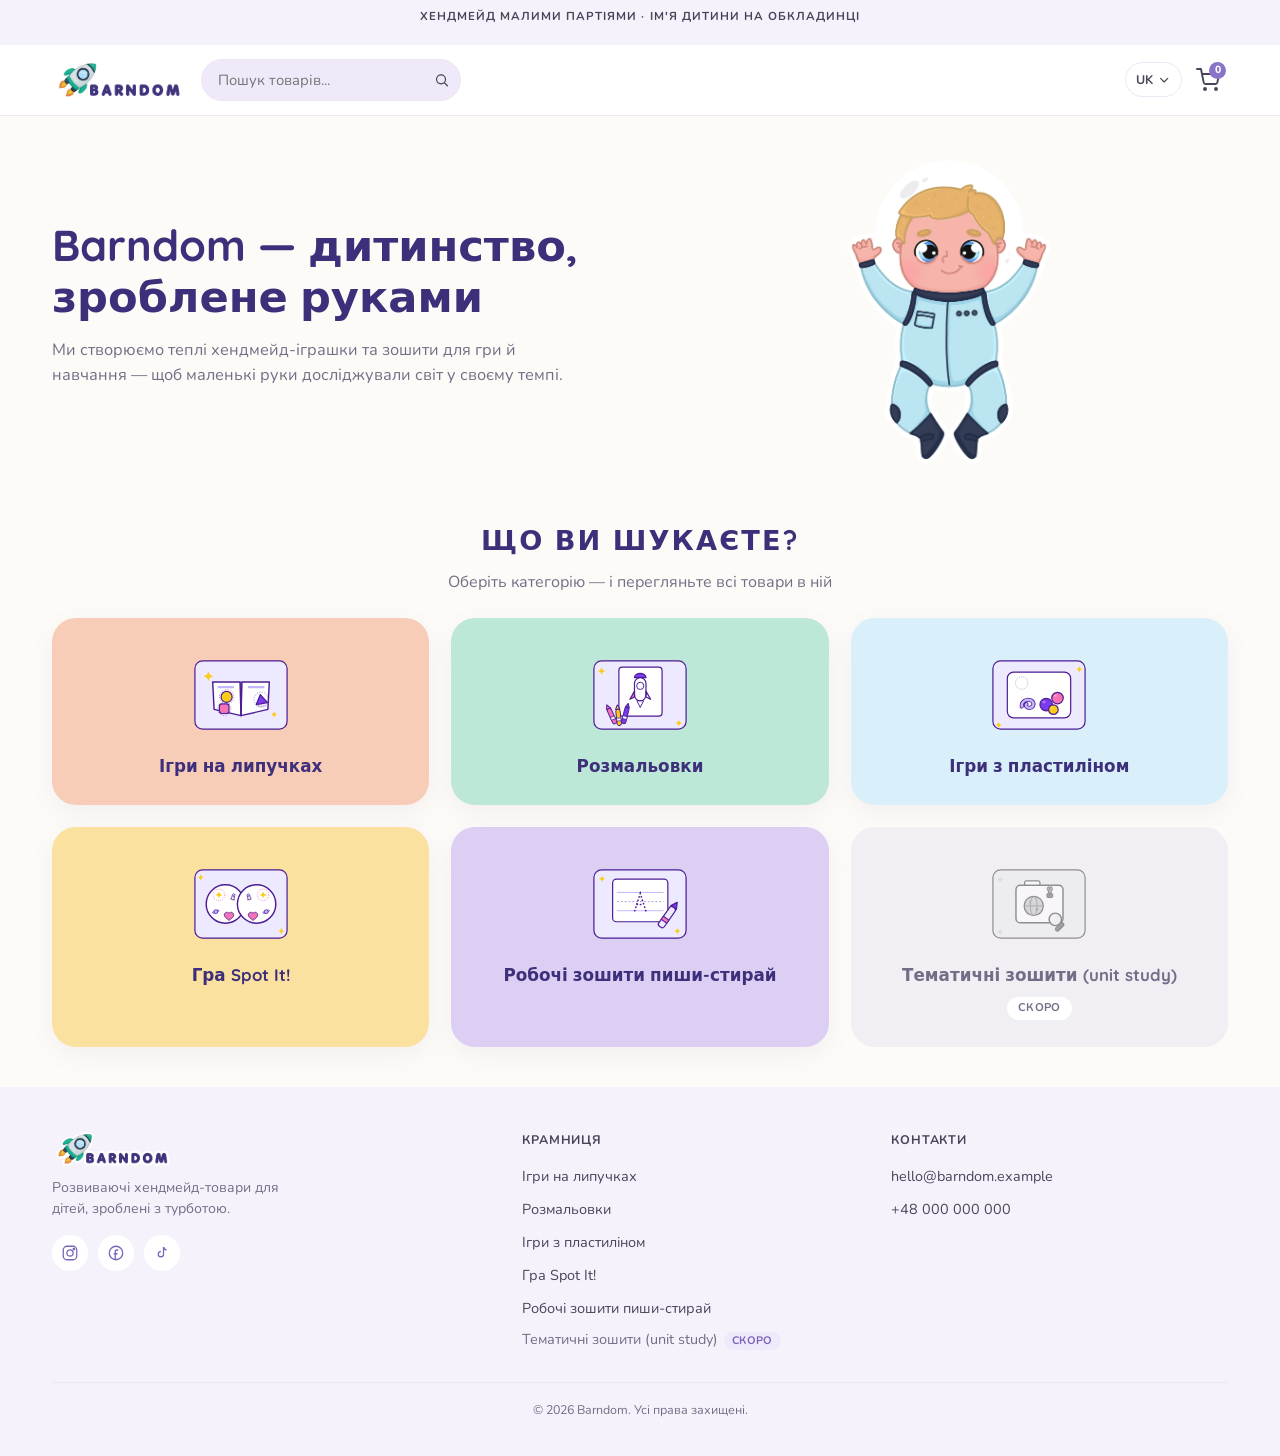
==== commit 8703c3b0: "Soften look, rename to Barndom, simple 6-tile home page Co-Authored-By: Claude Opus 5 <noreply@anthr" ====
--- a/index.html
+++ b/index.html
@@ -3,12 +3,12 @@
 <head>
   <meta charset="UTF-8">
   <meta name="viewport" content="width=device-width, initial-scale=1">
-  <title>Barn Dom — розвиваючі іграшки та зошити для дітей</title>
-  <meta name="description" content="Barn Dom — хендмейд розвиваючі книжечки на липучках, розмальовки, ігри та тематичні зошити для дітей.">
+  <title>Barndom — розвиваючі іграшки та зошити для дітей</title>
+  <meta name="description" content="Barndom — хендмейд розвиваючі книжечки на липучках, розмальовки, ігри та тематичні зошити для дітей.">
   <link rel="icon" href="assets/brand/favicon.svg" type="image/svg+xml">
   <link rel="preconnect" href="https://fonts.googleapis.com">
   <link rel="preconnect" href="https://fonts.gstatic.com" crossorigin>
-  <link href="https://fonts.googleapis.com/css2?family=Manrope:wght@400;500;600;700;800&display=swap" rel="stylesheet">
+  <link href="https://fonts.googleapis.com/css2?family=Quicksand:wght@500;600;700&family=Nunito:wght@400;600;700&display=swap" rel="stylesheet">
   <link rel="stylesheet" href="css/styles.css">
 </head>
 <body data-page="home">
--- a/css/styles.css
+++ b/css/styles.css
@@ -1,5 +1,5 @@
 /*
- * Barn Dom — styles
+ * Barndom — styles
  * --------------------------------
  * Mobile-first. Breakpoints used throughout: 560px, 768px, 900px, 1200px.
  * Palette, type and component rules follow the shop's design system —
@@ -7,33 +7,53 @@
  */
 
 :root {
-  /* ---- color ---- */
-  --color-bg: #fbf9f6;
-  --color-surface: #ffffff;
-  --color-ink: #2a2233;
-  --color-muted: #6e6679;
-  --color-border: #ece6f2;
-  --color-primary: #6d3fd1;
-  --color-primary-dark: #5a2fb8;
-  --color-deep-purple: #2b1b4d;
-  --color-lavender: #f3eefb;
-  --color-yellow: #f5c542;
-  --color-pink: #e85d9a;
+  /* ---- color: a soft taste of childhood — warm, light, airy ---- */
+  --color-bg: #fdfbf7; /* warm cream page background */
+  --color-bg-alt: #f6f2fb; /* alternate section band + footer */
+  --color-surface: #ffffff; /* cards */
+  --color-ink: #4b4459; /* body text — soft, not near-black */
+  --color-heading: #3e2f7a; /* deep purple from the logo wordmark — used
+    for headings and brand accents so the site matches the artwork */
+  --color-muted: #756d87; /* secondary text (darkened slightly from the
+    brand's #867f96 so small captions still clear AA contrast) */
+  --color-border: #ede7f3;
+  --color-primary: #9b85d6; /* soft lilac — buttons, big/bold UI */
+  --color-primary-dark: #8974c7; /* hover */
+  --color-primary-text: #7b64bc; /* same family, for links/prices on light
+    backgrounds where plain #9b85d6 text would be too pale to read */
+  --color-lavender: #efe9fa; /* soft lilac tint — tiles, chips */
+  --color-lavender-wash: #f8f5fd; /* even lighter wash */
+  --color-deep-purple: #4b4459; /* small dark accents only (toast, icon
+    lines) — never a big block; same tone as ink, just kept as its own
+    variable for the few spots that used to be near-black */
+
+  /* pastel accents, tuned to the logo artwork — one per active home-page
+     tile, used sparingly elsewhere */
+  --color-peach: #f8cdb8; /* astronaut's skin tone */
+  --color-mint: #bde8d7; /* rocket's teal/mint */
+  --color-sky: #d9f0fa; /* astronaut suit's baby blue */
+  --color-sun: #fbe1a0; /* the star's warm yellow */
+  --color-blush: #f6cbd8;
+  --color-lilac: #dccff3;
+  --color-yellow: var(--color-sun); /* legacy alias used by badges */
+  --color-pink: var(--color-blush); /* legacy alias used by badges */
+
   --color-danger: #c8305a;
   --color-white: #ffffff;
 
-  /* ---- shape & shadow ---- */
-  --radius-lg: 18px;
-  --radius-md: 12px;
-  --radius-sm: 10px;
-  --shadow-soft: 0 2px 10px rgba(43, 27, 77, 0.06);
-  --shadow-lift: 0 14px 32px rgba(43, 27, 77, 0.14);
-
-  /* ---- type ---- */
-  --font-body: "Manrope", system-ui, -apple-system, "Segoe UI", sans-serif;
-  --font-heading: "Manrope", system-ui, -apple-system, "Segoe UI", sans-serif;
-
-  --container-width: 1280px;
+  /* ---- shape & shadow: rounder and airier ---- */
+  --radius-lg: 24px;
+  --radius-md: 16px;
+  --radius-sm: 12px;
+  --radius-pill: 999px;
+  --shadow-soft: 0 8px 24px rgba(120, 100, 170, 0.08);
+  --shadow-lift: 0 14px 32px rgba(120, 100, 170, 0.14);
+
+  /* ---- type: rounded, friendly ---- */
+  --font-body: "Nunito", system-ui, -apple-system, "Segoe UI", sans-serif;
+  --font-heading: "Quicksand", system-ui, -apple-system, "Segoe UI", sans-serif;
+
+  --container-width: 1240px;
   color-scheme: light;
 }
 
@@ -78,8 +98,8 @@
 h3,
 h4 {
   font-family: var(--font-heading);
-  font-weight: 800;
-  color: var(--color-deep-purple);
+  font-weight: 700;
+  color: var(--color-heading);
   line-height: 1.2;
   margin: 0 0 0.5em;
 }
@@ -101,7 +121,7 @@
 }
 
 a {
-  color: var(--color-primary);
+  color: var(--color-primary-text);
 }
 
 img {
@@ -117,7 +137,7 @@
   width: 100%;
   max-width: var(--container-width);
   margin: 0 auto;
-  padding-inline: 20px;
+  padding-inline: clamp(16px, 4vw, 32px);
 }
 
 .visually-hidden {
@@ -190,7 +210,7 @@
   font-family: var(--font-heading);
   font-weight: 700;
   font-size: 0.95rem;
-  border-radius: 11px;
+  border-radius: var(--radius-pill);
   padding: 13px 26px;
   border: 1.5px solid transparent;
   cursor: pointer;
@@ -210,18 +230,18 @@
 
 .btn--secondary {
   background: var(--color-surface);
-  color: var(--color-deep-purple);
+  color: var(--color-ink);
   border-color: var(--color-border);
 }
 
 .btn--secondary:hover {
   border-color: var(--color-primary);
-  color: var(--color-primary);
+  color: var(--color-primary-text);
 }
 
 .btn--ghost {
   background: transparent;
-  color: var(--color-primary);
+  color: var(--color-primary-text);
   border-color: var(--color-primary);
 }
 
@@ -247,7 +267,7 @@
 .btn--small {
   padding: 8px 16px;
   font-size: 0.85rem;
-  border-radius: 9px;
+  border-radius: var(--radius-pill);
 }
 
 .btn:disabled {
@@ -270,12 +290,12 @@
 /* ---------- announcement bar ---------- */
 
 .announcement-bar {
-  background: var(--color-deep-purple);
-  color: #fff;
+  background: var(--color-bg-alt);
+  color: var(--color-ink);
 }
 
 .announcement-bar__inner {
-  padding-block: 9px;
+  padding-block: 8px;
   text-align: center;
   font-size: 0.72rem;
   font-weight: 700;
@@ -308,11 +328,21 @@
   flex-shrink: 0;
 }
 
-.brand__name {
-  font-family: var(--font-heading);
-  font-weight: 800;
-  font-size: 1.2rem;
-  color: var(--color-deep-purple);
+/* logo-horizontal.webp already contains the "Barndom" wordmark, so no
+   separate text is printed next to it — the shop name only lives in the
+   image's alt text (and in page <title>s). The source file is a square
+   2000x2000 canvas, so height + object-fit keep it a tidy, non-distorted
+   strip regardless of that intrinsic ratio. */
+.brand__logo {
+  height: 40px;
+  width: auto;
+  object-fit: contain;
+}
+
+@media (max-width: 559px) {
+  .brand__logo {
+    height: 32px;
+  }
 }
 
 .header-search {
@@ -347,7 +377,7 @@
   transform: translateY(-50%);
   border: none;
   background: none;
-  color: var(--color-deep-purple);
+  color: var(--color-ink);
   padding: 8px;
   cursor: pointer;
   display: flex;
@@ -375,7 +405,7 @@
   gap: 4px;
   border: 1.5px solid var(--color-border);
   background: #fff;
-  color: var(--color-deep-purple);
+  color: var(--color-ink);
   font-weight: 700;
   font-size: 0.78rem;
   padding: 8px 10px;
@@ -426,12 +456,12 @@
 }
 
 .lang-dropdown__option.is-active {
-  color: var(--color-primary);
+  color: var(--color-primary-text);
 }
 
 .lang-dropdown__code {
   font-weight: 800;
-  color: var(--color-primary);
+  color: var(--color-primary-text);
   width: 2ch;
 }
 
@@ -451,7 +481,7 @@
 .cart-link {
   position: relative;
   display: inline-flex;
-  color: var(--color-deep-purple);
+  color: var(--color-ink);
   padding: 8px;
   border-radius: 999px;
 }
@@ -464,7 +494,7 @@
   position: absolute;
   top: 2px;
   right: 2px;
-  background: var(--color-pink);
+  background: var(--color-primary-dark);
   color: #fff;
   font-size: 0.65rem;
   font-weight: 800;
@@ -564,7 +594,7 @@
 
 .categories-dropdown__link:hover {
   background: var(--color-lavender);
-  color: var(--color-primary);
+  color: var(--color-primary-text);
 }
 
 .subnav__link {
@@ -576,7 +606,7 @@
 }
 
 .subnav__link:hover {
-  color: var(--color-primary);
+  color: var(--color-primary-text);
 }
 
 /* mobile menu (slide-in panel) */
@@ -584,7 +614,7 @@
 .mobile-menu-overlay {
   position: fixed;
   inset: 0;
-  background: rgba(43, 27, 77, 0.4);
+  background: rgba(75, 68, 89, 0.35);
   z-index: 200;
   display: none;
 }
@@ -619,10 +649,18 @@
   justify-content: flex-end;
 }
 
+.mobile-menu__search {
+  margin-bottom: 4px;
+}
+
+.mobile-menu__search .header-search-form input[type="search"] {
+  background: var(--color-lavender-wash);
+}
+
 .mobile-menu__close {
   border: none;
   background: var(--color-lavender);
-  color: var(--color-deep-purple);
+  color: var(--color-ink);
   width: 36px;
   height: 36px;
   border-radius: 999px;
@@ -660,8 +698,8 @@
   }
   .header-search--desktop {
     display: block;
-    flex: 1;
-    max-width: 420px;
+    flex: 0 1 260px;
+    max-width: 260px;
   }
   .header-search-mobile-wrap {
     display: none;
@@ -685,8 +723,8 @@
 
 .site-footer {
   margin-top: auto;
-  background: var(--color-deep-purple);
-  color: #d9d0f0;
+  background: var(--color-bg-alt);
+  color: var(--color-ink);
   padding-block: 44px 24px;
 }
 
@@ -704,7 +742,7 @@
 
 @media (min-width: 1000px) {
   .footer-grid {
-    grid-template-columns: 1.3fr repeat(3, 1fr);
+    grid-template-columns: 1.3fr repeat(2, 1fr);
   }
 }
 
@@ -712,7 +750,7 @@
   text-transform: uppercase;
   letter-spacing: 0.07em;
   font-size: 0.78rem;
-  color: #fff;
+  color: var(--color-ink);
   margin-bottom: 14px;
   font-weight: 700;
 }
@@ -727,28 +765,45 @@
 }
 
 .footer-col__links a {
-  color: #d9d0f0;
+  color: var(--color-ink);
   text-decoration: none;
   font-size: 0.9rem;
 }
 
 .footer-col__links a:hover {
-  color: #fff;
+  color: var(--color-primary-text);
+}
+
+.footer-col__links .footer-comingsoon {
+  color: var(--color-muted);
+  font-size: 0.9rem;
+}
+
+.footer-comingsoon__badge {
+  display: inline-block;
+  margin-left: 6px;
+  padding: 1px 8px;
+  border-radius: var(--radius-pill);
+  background: var(--color-lavender);
+  color: var(--color-primary-text);
+  font-size: 0.68rem;
+  font-weight: 700;
+  text-transform: uppercase;
+  letter-spacing: 0.03em;
 }
 
 .footer-brand__name {
-  font-family: var(--font-heading);
-  font-weight: 800;
-  font-size: 1.2rem;
-  color: #fff;
-  display: flex;
-  align-items: center;
-  gap: 9px;
-  margin-bottom: 10px;
+  margin: 0 0 10px;
+}
+
+.footer-brand__logo {
+  height: 36px;
+  width: auto;
+  object-fit: contain;
 }
 
 .footer-brand__tagline {
-  color: #b3a6d9;
+  color: var(--color-muted);
   font-size: 0.88rem;
   max-width: 32ch;
   margin-bottom: 16px;
@@ -766,21 +821,22 @@
   width: 36px;
   height: 36px;
   border-radius: 999px;
-  background: rgba(255, 255, 255, 0.08);
-  color: #fff;
+  background: var(--color-surface);
+  color: var(--color-primary-text);
 }
 
 .footer-social a:hover {
   background: var(--color-primary);
+  color: #fff;
 }
 
 .footer-bottom {
-  border-top: 1px solid rgba(255, 255, 255, 0.12);
+  border-top: 1px solid var(--color-border);
   margin-top: 32px;
   padding-top: 18px;
   text-align: center;
   font-size: 0.78rem;
-  color: #9d8fc9;
+  color: var(--color-muted);
 }
 
 /* ---------- main content spacing ---------- */
@@ -789,310 +845,193 @@
   flex: 1;
 }
 
-/* ---------- hero / home ---------- */
-
-.hero {
-  background: linear-gradient(160deg, var(--color-deep-purple) 0%, var(--color-primary) 100%);
-  background-color: var(--color-deep-purple);
-  position: relative;
-  overflow: hidden;
-  color: #fff;
-}
-
-.hero__stars {
-  position: absolute;
-  inset: 0;
-  background-image: radial-gradient(2px 2px at 10% 20%, rgba(255, 255, 255, 0.55) 0, transparent 60%),
-    radial-gradient(2px 2px at 85% 15%, rgba(255, 255, 255, 0.4) 0, transparent 60%),
-    radial-gradient(1.5px 1.5px at 60% 70%, rgba(255, 255, 255, 0.5) 0, transparent 60%),
-    radial-gradient(1.5px 1.5px at 25% 80%, rgba(255, 255, 255, 0.35) 0, transparent 60%),
-    radial-gradient(2px 2px at 95% 60%, rgba(255, 255, 255, 0.4) 0, transparent 60%),
-    radial-gradient(1.5px 1.5px at 45% 35%, rgba(255, 255, 255, 0.3) 0, transparent 60%);
-  pointer-events: none;
-}
-
-.hero__inner {
-  position: relative;
+/* ---------- home: greeting ---------- */
+
+.home-greeting {
+  padding-block: 32px 8px;
+}
+
+.home-greeting__inner {
   display: flex;
   flex-direction: column-reverse;
   align-items: center;
-  gap: 24px;
+  gap: 20px;
   text-align: center;
-  padding-block: 40px 44px;
-}
-
-.hero__text h1 {
-  color: #fff;
-}
-
-.hero__text p {
-  color: #e3d9f7;
-  font-size: 1.05rem;
-  max-width: 46ch;
+}
+
+.home-greeting__text h1 {
+  margin-bottom: 0.35em;
+}
+
+.home-greeting__text p {
+  color: var(--color-muted);
+  font-size: 1.02rem;
+  max-width: 52ch;
   margin-inline: auto;
 }
 
-.hero__image img {
-  width: min(300px, 68vw);
+.home-greeting__image img {
+  width: min(180px, 46vw);
   height: auto;
   margin-inline: auto;
 }
 
-@media (min-width: 900px) {
-  .hero__inner {
+@media (min-width: 768px) {
+  .home-greeting__inner {
     flex-direction: row;
     text-align: left;
-    padding-block: 60px 68px;
-    gap: 40px;
-  }
-  .hero__text {
-    flex: 1.1;
-  }
-  .hero__text p {
+    gap: 32px;
+  }
+  .home-greeting__text p {
     margin-inline: 0;
   }
-  .hero__image {
-    flex: 1;
-  }
-  .hero__image img {
-    width: min(400px, 100%);
-  }
-}
-
-/* ---------- benefit strip ---------- */
-
-.benefits {
-  padding-block: 30px;
-  border-bottom: 1px solid var(--color-border);
-}
-
-.benefits__grid {
+  .home-greeting__image img {
+    width: min(220px, 100%);
+  }
+}
+
+/* ---------- tile grid (the 6 big category tiles) ---------- */
+
+.tile-grid {
   display: grid;
-  grid-template-columns: repeat(2, minmax(0, 1fr));
-  gap: 20px;
-}
-
-@media (min-width: 640px) {
-  .benefits__grid {
-    grid-template-columns: repeat(4, minmax(0, 1fr));
-  }
-}
-
-.benefit {
+  grid-template-columns: 1fr;
+  gap: 18px;
+}
+
+@media (min-width: 480px) {
+  .tile-grid {
+    grid-template-columns: repeat(2, minmax(0, 1fr));
+  }
+}
+
+@media (min-width: 900px) {
+  .tile-grid {
+    grid-template-columns: repeat(3, minmax(0, 1fr));
+    gap: 22px;
+  }
+}
+
+.type-tile {
+  position: relative;
   display: flex;
   flex-direction: column;
   align-items: center;
-  text-align: center;
-  gap: 8px;
-}
-
-.benefit__icon {
-  width: 44px;
-  height: 44px;
-  border-radius: 999px;
-  background: var(--color-lavender);
-  color: var(--color-primary);
-  display: flex;
-  align-items: center;
-  justify-content: center;
-}
-
-.benefit__title {
-  font-weight: 700;
-  font-size: 0.88rem;
-  color: var(--color-deep-purple);
-}
-
-.benefit__text {
-  font-size: 0.8rem;
-  color: var(--color-muted);
-  margin: 0;
-}
-
-/* ---------- chooser (type tiles) ---------- */
-
-.type-grid {
-  display: grid;
-  grid-template-columns: repeat(2, minmax(0, 1fr));
-  gap: 16px;
-}
-
-@media (min-width: 640px) {
-  .type-grid {
-    grid-template-columns: repeat(3, minmax(0, 1fr));
-    gap: 20px;
-  }
-}
-
-@media (min-width: 900px) {
-  .type-grid {
-    grid-template-columns: repeat(4, minmax(0, 1fr));
-    gap: 22px;
-  }
-  .type-grid .type-card--featured {
-    grid-column: span 2;
-    grid-row: span 2;
-  }
-}
-
-.type-card {
-  background: var(--color-surface);
-  border-radius: var(--radius-lg);
-  border: 1px solid var(--color-border);
-  padding: 18px 16px 20px;
+  gap: 10px;
   text-align: center;
   text-decoration: none;
   color: var(--color-ink);
+  border-radius: var(--radius-lg);
+  padding: 28px 20px 26px;
+  background: var(--color-lavender);
   box-shadow: var(--shadow-soft);
-  display: flex;
-  flex-direction: column;
-  align-items: center;
-  gap: 6px;
-  min-width: 0;
-  transition: transform 0.18s ease, box-shadow 0.18s ease, border-color 0.18s ease;
-}
-
-.type-card:hover,
-.type-card:focus-visible {
-  transform: translateY(-3px);
+  border: 1px solid transparent;
+  transition: transform 0.18s ease, box-shadow 0.18s ease;
+}
+
+.type-tile:hover,
+.type-tile:focus-visible {
+  transform: translateY(-4px);
   box-shadow: var(--shadow-lift);
-  border-color: var(--color-primary);
-}
-
-.type-card__image {
+}
+
+.type-tile--peach {
+  background: var(--color-peach);
+}
+
+.type-tile--mint {
+  background: var(--color-mint);
+}
+
+.type-tile--sky {
+  background: var(--color-sky);
+}
+
+.type-tile--sun {
+  background: var(--color-sun);
+}
+
+.type-tile--blush {
+  background: var(--color-blush);
+}
+
+.type-tile--lilac {
+  background: var(--color-lilac);
+}
+
+.type-tile__image {
+  width: 96px;
+  height: 96px;
+  display: flex;
+  align-items: center;
+  justify-content: center;
+}
+
+.type-tile__image img {
   width: 100%;
-  aspect-ratio: 1 / 1;
-  display: flex;
-  align-items: center;
-  justify-content: center;
-  background: var(--color-lavender);
-  border-radius: var(--radius-md);
-  overflow: hidden;
-  margin-bottom: 6px;
-  position: relative;
-}
-
-.type-card__image img {
-  width: 68%;
-  height: 68%;
+  height: 100%;
   object-fit: contain;
 }
 
-.type-card--featured .type-card__image {
-  aspect-ratio: 4 / 3;
-}
-
-@media (min-width: 900px) {
-  .type-card--featured .type-card__image {
-    aspect-ratio: auto;
-    flex: 1;
-  }
-  .type-card--featured {
-    justify-content: center;
-  }
-}
-
-.type-card__featured-flag {
-  position: absolute;
-  top: 10px;
-  left: 10px;
-  background: var(--color-yellow);
-  color: var(--color-deep-purple);
-  font-size: 0.68rem;
-  font-weight: 800;
+.type-tile__name {
+  font-family: var(--font-heading);
+  font-weight: 700;
+  font-size: 1.05rem;
+  color: var(--color-heading);
+}
+
+/* the unit-study tile: still in development, so it is a plain (non-link)
+   element, greyed out and marked aria-disabled — see js/app.js and the
+   "comingSoon" flag on that product type in js/products.js. */
+.type-tile--disabled {
+  background: #f1eef4;
+  color: var(--color-muted);
+  box-shadow: none;
+  cursor: default;
+}
+
+.type-tile--disabled:hover,
+.type-tile--disabled:focus-visible {
+  transform: none;
+  box-shadow: none;
+}
+
+.type-tile--disabled .type-tile__image img {
+  filter: grayscale(1);
+  opacity: 0.5;
+}
+
+.type-tile--disabled .type-tile__name {
+  color: var(--color-muted);
+}
+
+.type-tile__soon {
+  display: inline-block;
+  padding: 3px 11px;
+  border-radius: var(--radius-pill);
+  background: var(--color-surface);
+  color: var(--color-muted);
+  font-size: 0.7rem;
+  font-weight: 700;
   text-transform: uppercase;
   letter-spacing: 0.04em;
-  padding: 4px 9px;
-  border-radius: 999px;
-}
-
-.type-card__name {
-  font-family: var(--font-heading);
-  font-weight: 700;
-  color: var(--color-deep-purple);
-  font-size: 1rem;
-  overflow-wrap: break-word;
-  word-break: break-word;
-}
-
-.type-card--featured .type-card__name {
-  font-size: 1.15rem;
-}
-
-.type-card__tagline {
+}
+
+/* ---------- coming soon page (catalog.html?type=unit-study) ---------- */
+
+.coming-soon {
+  text-align: center;
+  padding-block: 40px 60px;
+}
+
+.coming-soon img {
+  width: min(200px, 60vw);
+  margin: 0 auto 16px;
+}
+
+.coming-soon p {
   color: var(--color-muted);
-  font-size: 0.85rem;
-  display: none;
-}
-
-.type-card__cta {
-  color: var(--color-primary);
-  font-weight: 700;
-  font-size: 0.85rem;
-  margin-top: auto;
-  padding-top: 6px;
-}
-
-@media (min-width: 560px) {
-  .type-card__tagline {
-    display: block;
-  }
-}
-
-/* ---------- trust section ---------- */
-
-.trust {
-  background: var(--color-lavender);
-}
-
-.trust__grid {
-  display: flex;
-  flex-direction: column;
-  align-items: center;
-  gap: 28px;
-  text-align: center;
-}
-
-.trust__image img {
-  width: min(220px, 60vw);
-  margin-inline: auto;
-}
-
-.trust__points {
-  display: grid;
-  grid-template-columns: repeat(2, minmax(0, 1fr));
-  gap: 18px;
-  text-align: left;
-  width: 100%;
-}
-
-.trust__point {
-  display: flex;
-  gap: 10px;
-  align-items: flex-start;
-}
-
-.trust__point .icon {
-  color: var(--color-primary);
-  margin-top: 2px;
-  width: 22px;
-  height: 22px;
-}
-
-.trust__point p {
-  margin: 0;
-  font-size: 0.92rem;
-  color: var(--color-ink);
-}
-
-@media (min-width: 900px) {
-  .trust__grid {
-    flex-direction: row;
-    text-align: left;
-  }
-  .trust__points {
-    grid-template-columns: repeat(2, minmax(0, 1fr));
-  }
+  max-width: 50ch;
+  margin-inline: auto 1.2em;
 }
 
 /* ---------- badges ---------- */
@@ -1109,12 +1048,12 @@
 
 .badge--bestseller {
   background: var(--color-yellow);
-  color: var(--color-deep-purple);
+  color: var(--color-ink);
 }
 
 .badge--new {
   background: var(--color-pink);
-  color: #fff;
+  color: var(--color-ink);
 }
 
 /* ---------- breadcrumbs ---------- */
@@ -1135,7 +1074,7 @@
 }
 
 .breadcrumbs a:hover {
-  color: var(--color-primary);
+  color: var(--color-primary-text);
 }
 
 .breadcrumbs__sep {
@@ -1235,7 +1174,7 @@
   align-items: center;
   gap: 8px;
   background: var(--color-surface);
-  color: var(--color-deep-purple);
+  color: var(--color-ink);
   border: 1.5px solid var(--color-border);
   font-weight: 700;
   font-family: var(--font-heading);
@@ -1289,7 +1228,7 @@
   text-transform: uppercase;
   letter-spacing: 0.05em;
   margin-bottom: 10px;
-  color: var(--color-deep-purple);
+  color: var(--color-ink);
   font-weight: 700;
 }
 
@@ -1346,7 +1285,7 @@
   align-items: center;
   gap: 6px;
   background: var(--color-lavender);
-  color: var(--color-deep-purple);
+  color: var(--color-ink);
   border: none;
   border-radius: 999px;
   padding: 6px 8px 6px 12px;
@@ -1367,7 +1306,7 @@
 .clear-all-link {
   background: none;
   border: none;
-  color: var(--color-primary);
+  color: var(--color-primary-text);
   font-weight: 700;
   font-size: 0.82rem;
   cursor: pointer;
@@ -1380,7 +1319,7 @@
 .filters-mobile-overlay {
   position: fixed;
   inset: 0;
-  background: rgba(43, 27, 77, 0.4);
+  background: rgba(75, 68, 89, 0.35);
   z-index: 200;
   display: none;
 }
@@ -1542,8 +1481,8 @@
 
 .product-card__price {
   font-family: var(--font-heading);
-  font-weight: 800;
-  color: var(--color-primary);
+  font-weight: 700;
+  color: var(--color-primary-text);
   font-size: 1.05rem;
   margin-bottom: 10px;
   margin-top: auto;
@@ -1633,8 +1572,8 @@
 .product-page__price {
   font-family: var(--font-heading);
   font-size: 1.5rem;
-  color: var(--color-primary);
-  font-weight: 800;
+  color: var(--color-primary-text);
+  font-weight: 700;
 }
 
 .product-page__desc {
@@ -1659,7 +1598,7 @@
 }
 
 .trust-lines__item .icon {
-  color: var(--color-primary);
+  color: var(--color-primary-text);
   width: 18px;
   height: 18px;
 }
@@ -1688,7 +1627,7 @@
   font-family: var(--font-heading);
   font-weight: 700;
   font-size: 0.98rem;
-  color: var(--color-deep-purple);
+  color: var(--color-ink);
   text-align: left;
 }
 
@@ -1748,13 +1687,13 @@
   align-items: center;
   gap: 12px;
   z-index: 90;
-  box-shadow: 0 -6px 20px rgba(43, 27, 77, 0.08);
+  box-shadow: 0 -6px 20px rgba(120, 100, 170, 0.1);
 }
 
 .sticky-buybar__price {
   font-family: var(--font-heading);
-  font-weight: 800;
-  color: var(--color-primary);
+  font-weight: 700;
+  color: var(--color-primary-text);
   font-size: 1.1rem;
   white-space: nowrap;
 }
@@ -1789,7 +1728,7 @@
 .form-field legend {
   display: block;
   font-weight: 700;
-  color: var(--color-deep-purple);
+  color: var(--color-ink);
   margin-bottom: 6px;
   font-family: var(--font-heading);
   font-size: 0.92rem;
@@ -1884,7 +1823,7 @@
 
 .checkbox-field {
   display: flex;
-  align-items: flex-start;
+  align-items: center;
   gap: 10px;
   font-weight: 600;
   cursor: pointer;
@@ -1892,15 +1831,14 @@
 }
 
 .checkbox-field input {
-  margin-top: 4px;
-  width: 19px;
-  height: 19px;
+  width: 18px;
+  height: 18px;
   flex-shrink: 0;
   accent-color: var(--color-primary);
 }
 
 .checkbox-field__price {
-  color: var(--color-primary);
+  color: var(--color-primary-text);
   font-weight: 700;
 }
 
@@ -1916,7 +1854,7 @@
 .quantity-stepper button {
   border: none;
   background: var(--color-lavender);
-  color: var(--color-deep-purple);
+  color: var(--color-ink);
   width: 36px;
   height: 36px;
   font-size: 1.1rem;
@@ -1943,7 +1881,7 @@
 .drawer-overlay {
   position: fixed;
   inset: 0;
-  background: rgba(43, 27, 77, 0.4);
+  background: rgba(75, 68, 89, 0.35);
   z-index: 300;
   display: none;
 }
@@ -1982,7 +1920,7 @@
 .mini-cart__close {
   border: none;
   background: var(--color-lavender);
-  color: var(--color-deep-purple);
+  color: var(--color-ink);
   width: 36px;
   height: 36px;
   border-radius: 999px;
@@ -2034,7 +1972,7 @@
 }
 
 .mini-cart-line__price {
-  color: var(--color-primary);
+  color: var(--color-primary-text);
   font-weight: 700;
   font-size: 0.88rem;
 }
@@ -2092,7 +2030,7 @@
   height: 26px;
   border-radius: 999px;
   background: var(--color-lavender);
-  color: var(--color-deep-purple);
+  color: var(--color-ink);
   display: flex;
   align-items: center;
   justify-content: center;
@@ -2100,7 +2038,7 @@
 }
 
 .step-indicator__step.is-active {
-  color: var(--color-deep-purple);
+  color: var(--color-ink);
 }
 
 .step-indicator__step.is-active .step-indicator__num {
@@ -2129,6 +2067,10 @@
   display: flex;
   flex-direction: column;
   gap: 28px;
+}
+
+.cart-layout[hidden] {
+  display: none;
 }
 
 @media (min-width: 1000px) {
@@ -2194,7 +2136,7 @@
 }
 
 .cart-line__price {
-  color: var(--color-primary);
+  color: var(--color-primary-text);
   font-weight: 700;
   margin-bottom: 0;
 }
@@ -2266,7 +2208,7 @@
 }
 
 .order-confirmation h3 {
-  color: var(--color-deep-purple);
+  color: var(--color-ink);
 }
 
 /* ---------- toast ---------- */
